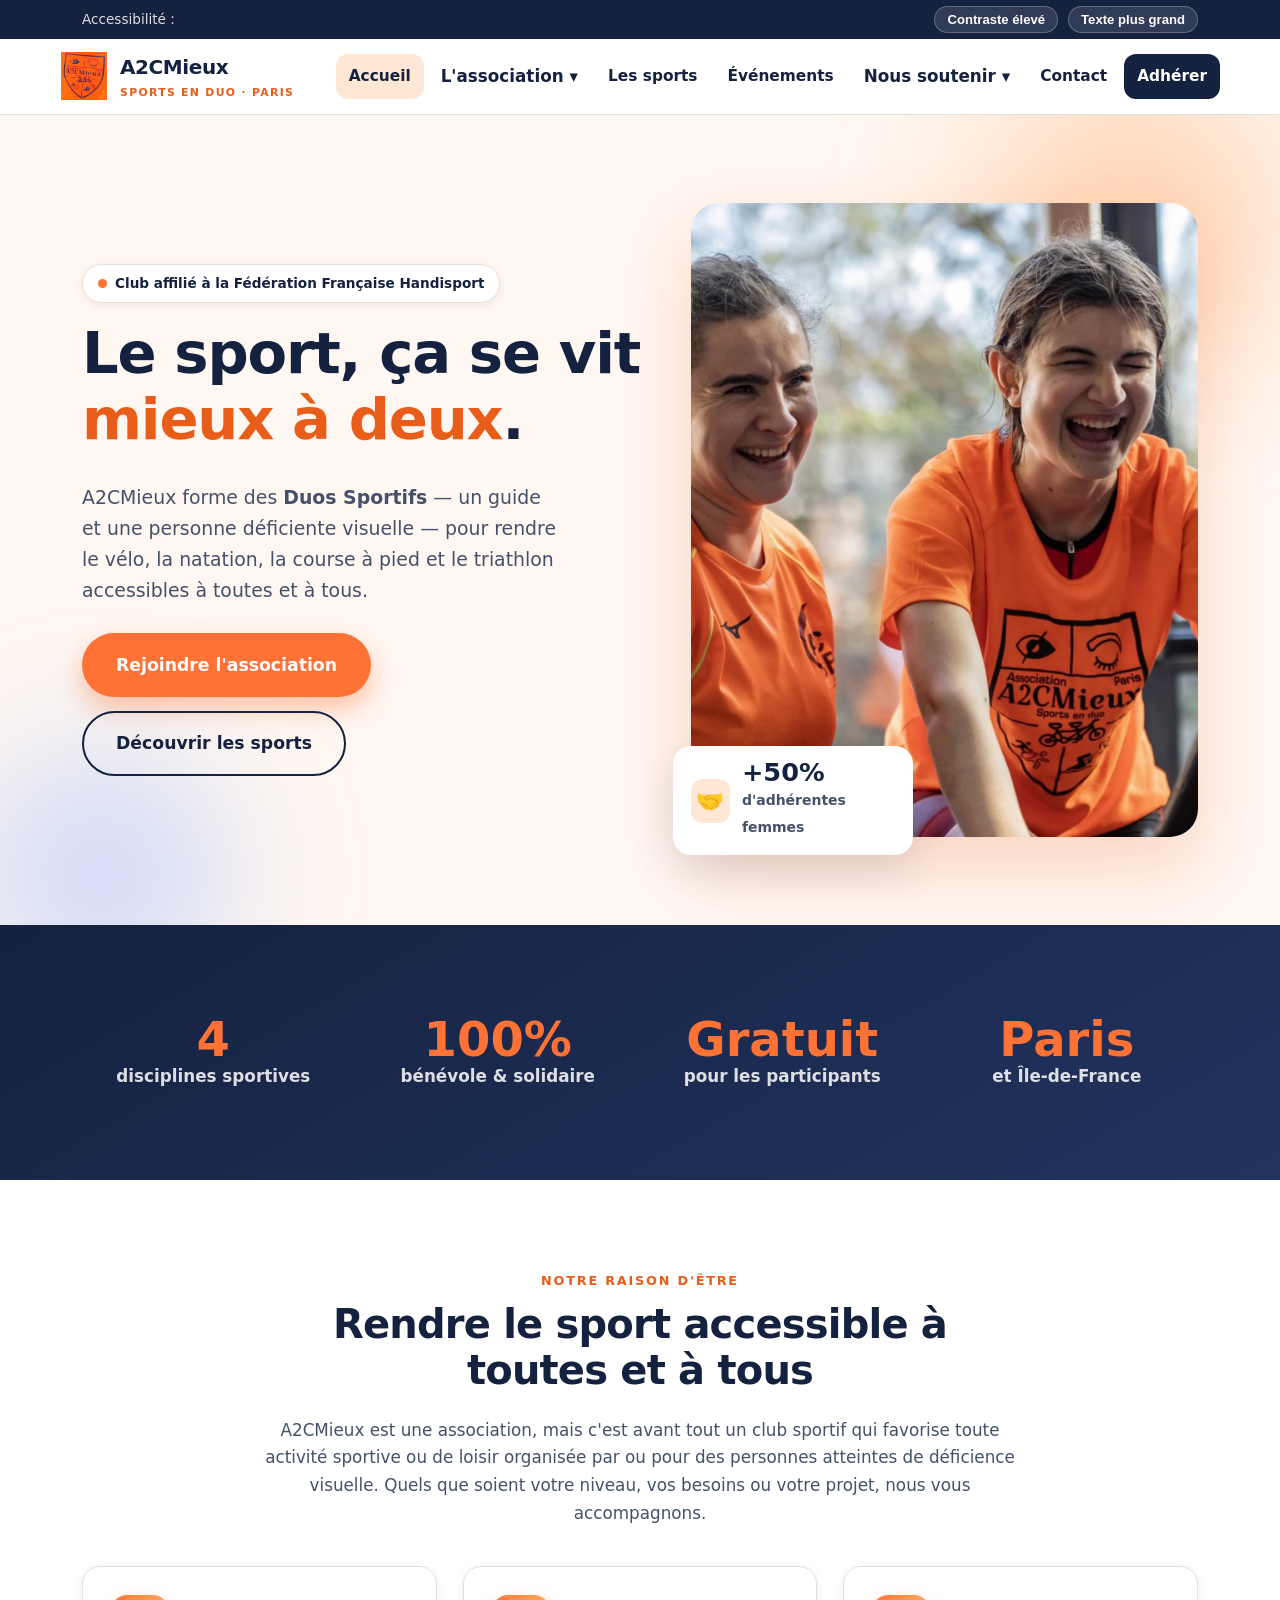
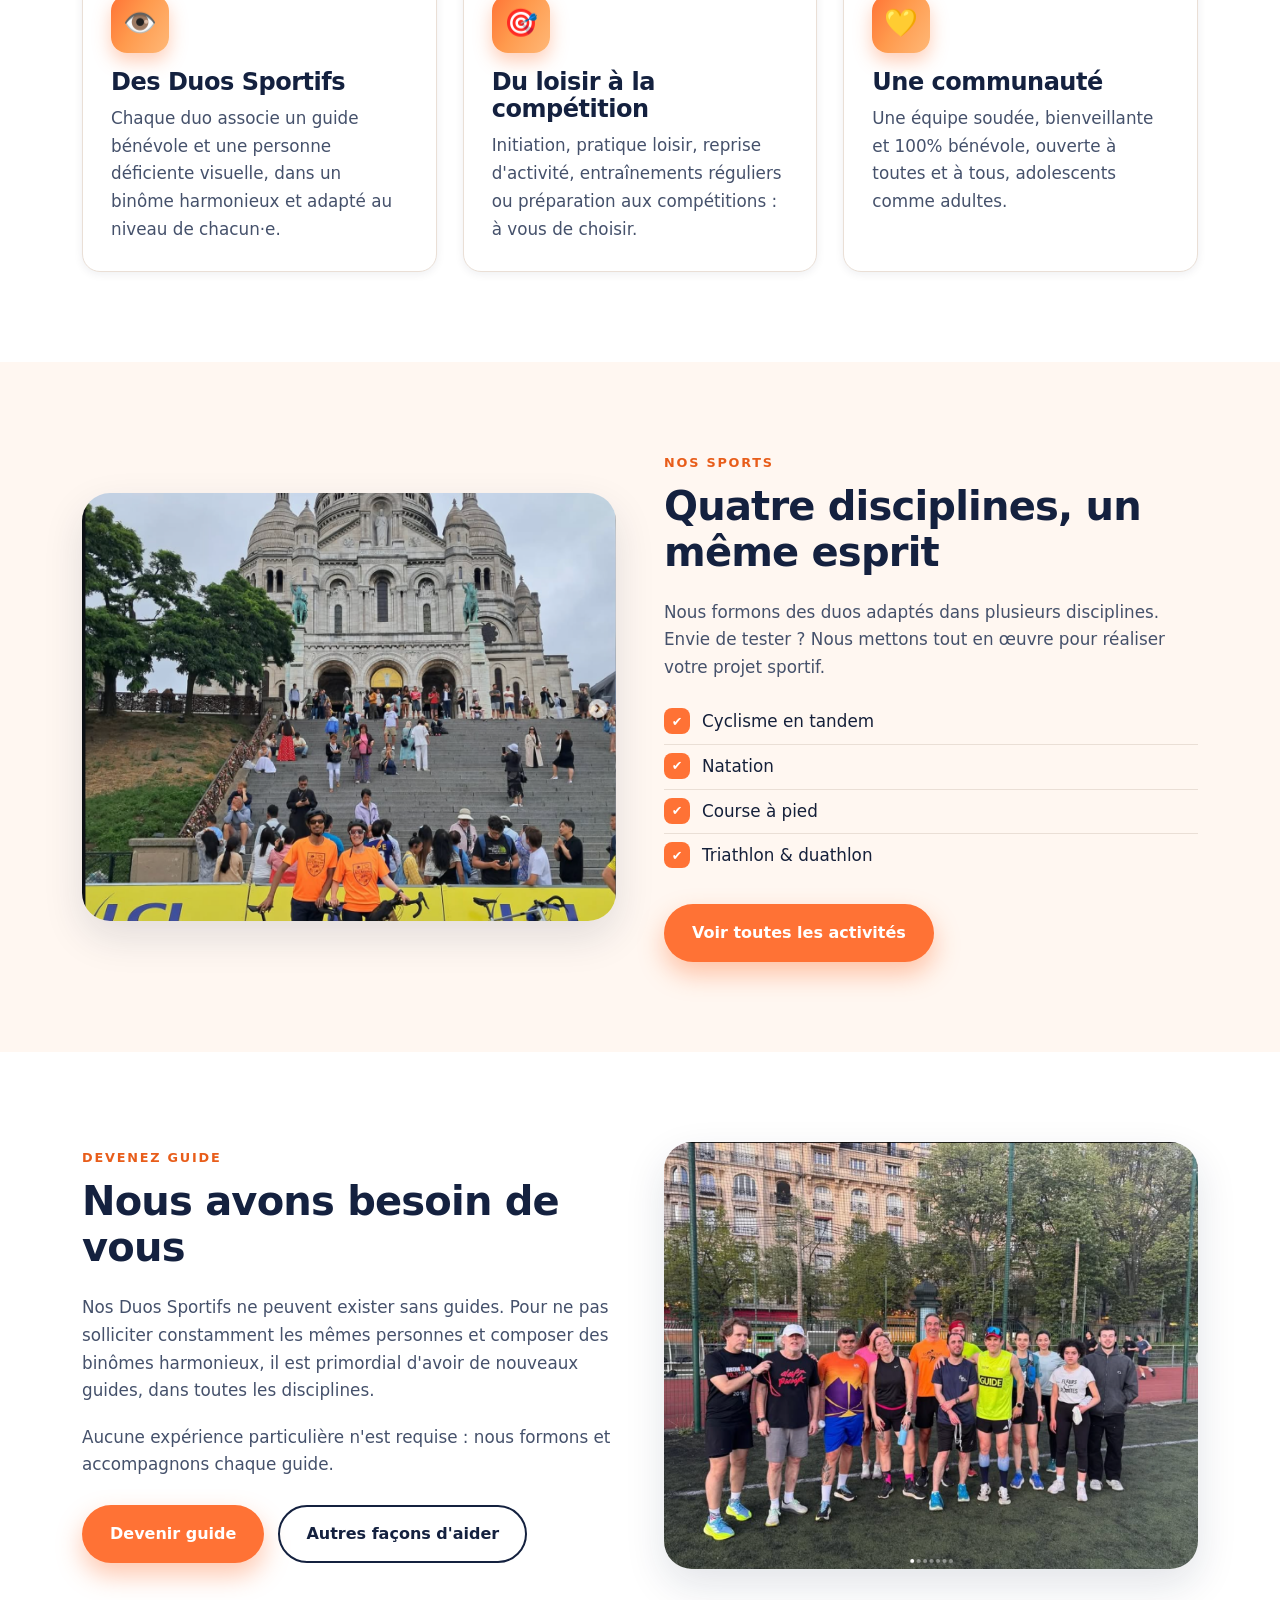
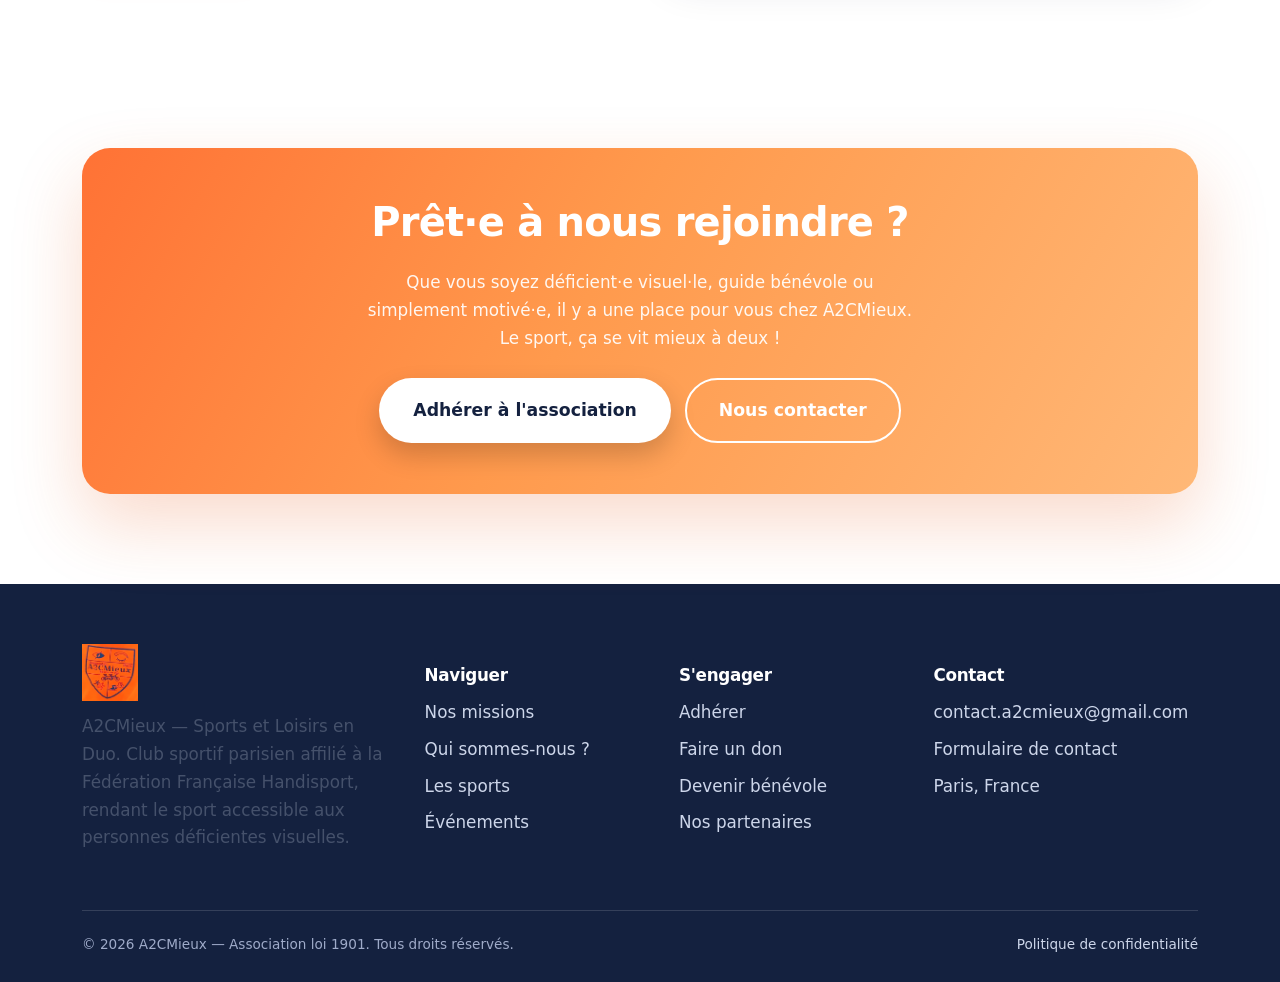
==== site/index.html @ 456d2ac2 "Nouveau site A2CMieux : charte 2026 orange, accessible - Refonte complète multi-pages (11 pages) du " ====
<!DOCTYPE html>
<html lang="fr">
<head>
  <meta charset="UTF-8">
  <meta name="viewport" content="width=device-width, initial-scale=1">
  <title>A2CMieux — Sports et Loisirs en Duo</title>
  <meta name="description" content="A2CMieux, club sportif parisien affilié à la Fédération Française Handisport, rend le sport accessible aux personnes déficientes visuelles grâce à des Duos Sportifs guide + sportif.">
  <meta property="og:title" content="A2CMieux — Sports et Loisirs en Duo">
  <meta property="og:description" content="A2CMieux, club sportif parisien affilié à la Fédération Française Handisport, rend le sport accessible aux personnes déficientes visuelles grâce à des Duos Sportifs guide + sportif.">
  <meta property="og:type" content="website">
  <meta name="theme-color" content="#FF7235">
  <link rel="icon" href="assets/img/logo.png">
  <link rel="stylesheet" href="assets/css/style.css">
</head>
<body>
  <a class="skip-link" href="#main">Aller au contenu principal</a>

  <div class="a11y-bar" role="region" aria-label="Options d'accessibilité">
    <div class="container">
      <span>Accessibilité :</span>
      <button type="button" id="toggle-contrast" class="a11y-btn" aria-pressed="false">Contraste élevé</button>
      <button type="button" id="toggle-textsize" class="a11y-btn" aria-pressed="false">Texte plus grand</button>
    </div>
  </div>

  <header class="site-header">
    <nav class="container nav" aria-label="Navigation principale">
      <a class="brand" href="index.html" aria-label="A2CMieux, retour à l'accueil">
        <img src="assets/img/logo.png" alt="" width="48" height="48">
        <span><b>A2CMieux</b><small>Sports en duo · Paris</small></span>
      </a>
      <button class="nav-toggle" aria-expanded="false" aria-controls="primary-menu">
        <span aria-hidden="true">☰</span> Menu
      </button>
      <ul class="menu" id="primary-menu">
        <li><a href="index.html" aria-current="page">Accueil</a></li>
        <li class="has-sub" data-open="false"><button type="button" aria-expanded="false" aria-haspopup="true">L'association <span aria-hidden="true">▾</span></button><ul class="submenu"><li><a href="nos-missions.html">Nos missions</a></li><li><a href="qui-sommes-nous.html">Qui sommes-nous ?</a></li><li><a href="nos-partenaires.html">Nos partenaires</a></li></ul></li>
        <li><a href="les-sports.html">Les sports</a></li>
        <li><a href="les-evenements.html">Événements</a></li>
        <li class="has-sub" data-open="false"><button type="button" aria-expanded="false" aria-haspopup="true">Nous soutenir <span aria-hidden="true">▾</span></button><ul class="submenu"><li><a href="adhesions.html">Adhésions</a></li><li><a href="faire-un-don.html">Faire un don</a></li><li><a href="devenir-benevole.html">Devenir bénévole</a></li></ul></li>
        <li><a href="contact.html">Contact</a></li>
        <li><a class="btn-nav" href="adhesions.html">Adhérer</a></li>
      </ul>
    </nav>
  </header>

  <main id="main">
    <section class="hero">
      <div class="container">
        <div class="reveal">
          <span class="eyebrow"><span class="dot"></span> Club affilié à la Fédération Française Handisport</span>
          <h1>Le sport, ça se vit <span>mieux à deux</span>.</h1>
          <p class="lead">A2CMieux forme des <strong>Duos Sportifs</strong> — un guide et une personne déficiente visuelle — pour rendre le vélo, la natation, la course à pied et le triathlon accessibles à toutes et à tous.</p>
          <div class="btn-group">
            <a class="btn btn-primary btn-lg" href="adhesions.html">Rejoindre l'association</a>
            <a class="btn btn-outline btn-lg" href="les-sports.html">Découvrir les sports</a>
          </div>
        </div>
        <div class="hero-media reveal">
          <img src="assets/img/gallery/photo-01.png" alt="Deux sportives de l'association A2CMieux, en maillot orange, souriant pendant une séance de vélo.">
          <div class="badge">
            <span class="ic" aria-hidden="true">🤝</span>
            <span><b>+50%</b><small>d'adhérentes femmes</small></span>
          </div>
        </div>
      </div>
    </section>

    <section class="stripe section">
      <div class="container">
        <div class="stat-grid reveal">
          <div class="stat"><b>4</b><span>disciplines sportives</span></div>
          <div class="stat"><b>100%</b><span>bénévole &amp; solidaire</span></div>
          <div class="stat"><b>Gratuit</b><span>pour les participants</span></div>
          <div class="stat"><b>Paris</b><span>et Île-de-France</span></div>
        </div>
      </div>
    </section>

    <section class="section">
      <div class="container">
        <div class="center narrow reveal">
          <p class="tag-line">Notre raison d'être</p>
          <h2>Rendre le sport accessible à toutes et à tous</h2>
          <p>A2CMieux est une association, mais c'est avant tout un club sportif qui favorise toute activité sportive ou de loisir organisée par ou pour des personnes atteintes de déficience visuelle. Quels que soient votre niveau, vos besoins ou votre projet, nous vous accompagnons.</p>
        </div>
        <div class="grid grid-3" style="margin-top:2.4rem">
          <article class="card reveal">
            <div class="ic" aria-hidden="true">👁️</div>
            <h3>Des Duos Sportifs</h3>
            <p>Chaque duo associe un guide bénévole et une personne déficiente visuelle, dans un binôme harmonieux et adapté au niveau de chacun·e.</p>
          </article>
          <article class="card reveal">
            <div class="ic" aria-hidden="true">🎯</div>
            <h3>Du loisir à la compétition</h3>
            <p>Initiation, pratique loisir, reprise d'activité, entraînements réguliers ou préparation aux compétitions : à vous de choisir.</p>
          </article>
          <article class="card reveal">
            <div class="ic" aria-hidden="true">💛</div>
            <h3>Une communauté</h3>
            <p>Une équipe soudée, bienveillante et 100% bénévole, ouverte à toutes et à tous, adolescents comme adultes.</p>
          </article>
        </div>
      </div>
    </section>

    <section class="section section--alt">
      <div class="container">
        <div class="split reveal">
          <div class="split-media"><img src="assets/img/gallery/photo-08.png" alt="Un duo de cyclistes A2CMieux posant avec leur tandem devant la basilique du Sacré-Cœur à Paris."></div>
          <div>
            <p class="tag-line">Nos sports</p>
            <h2>Quatre disciplines, un même esprit</h2>
            <p>Nous formons des duos adaptés dans plusieurs disciplines. Envie de tester&nbsp;? Nous mettons tout en œuvre pour réaliser votre projet sportif.</p>
            <ul class="ticks">
              <li>Cyclisme en tandem</li>
              <li>Natation</li>
              <li>Course à pied</li>
              <li>Triathlon &amp; duathlon</li>
            </ul>
            <div class="btn-group">
              <a class="btn btn-primary" href="les-sports.html">Voir toutes les activités</a>
            </div>
          </div>
        </div>
      </div>
    </section>

    <section class="section">
      <div class="container">
        <div class="split reverse reveal">
          <div class="split-media"><img src="assets/img/gallery/photo-15.png" alt="Groupe de coureurs et de guides A2CMieux réunis sur une piste d'athlétisme à Paris."></div>
          <div>
            <p class="tag-line">Devenez guide</p>
            <h2>Nous avons besoin de vous</h2>
            <p>Nos Duos Sportifs ne peuvent exister sans guides. Pour ne pas solliciter constamment les mêmes personnes et composer des binômes harmonieux, il est primordial d'avoir de nouveaux guides, dans toutes les disciplines.</p>
            <p>Aucune expérience particulière n'est requise : nous formons et accompagnons chaque guide.</p>
            <div class="btn-group">
              <a class="btn btn-primary" href="adhesions.html">Devenir guide</a>
              <a class="btn btn-outline" href="devenir-benevole.html">Autres façons d'aider</a>
            </div>
          </div>
        </div>
      </div>
    </section>

    <section class="section">
      <div class="container">
        <div class="callout reveal">
          <h2>Prêt·e à nous rejoindre&nbsp;?</h2>
          <p>Que vous soyez déficient·e visuel·le, guide bénévole ou simplement motivé·e, il y a une place pour vous chez A2CMieux. Le sport, ça se vit mieux à deux&nbsp;!</p>
          <div class="btn-group" style="justify-content:center">
            <a class="btn btn-primary btn-lg" href="adhesions.html">Adhérer à l'association</a>
            <a class="btn btn-outline btn-lg" href="contact.html">Nous contacter</a>
          </div>
        </div>
      </div>
    </section>

  </main>
  <footer class="site-footer">
    <div class="container">
      <div class="footer-grid">
        <div class="footer-brand">
          <img src="assets/img/logo.png" alt="Logo A2CMieux">
          <p>A2CMieux — Sports et Loisirs en Duo. Club sportif parisien affilié à la Fédération Française Handisport, rendant le sport accessible aux personnes déficientes visuelles.</p>
        </div>
        <div>
          <h4>Naviguer</h4>
          <ul>
            <li><a href="nos-missions.html">Nos missions</a></li>
            <li><a href="qui-sommes-nous.html">Qui sommes-nous ?</a></li>
            <li><a href="les-sports.html">Les sports</a></li>
            <li><a href="les-evenements.html">Événements</a></li>
          </ul>
        </div>
        <div>
          <h4>S'engager</h4>
          <ul>
            <li><a href="adhesions.html">Adhérer</a></li>
            <li><a href="faire-un-don.html">Faire un don</a></li>
            <li><a href="devenir-benevole.html">Devenir bénévole</a></li>
            <li><a href="nos-partenaires.html">Nos partenaires</a></li>
          </ul>
        </div>
        <div>
          <h4>Contact</h4>
          <ul>
            <li><a href="mailto:contact.a2cmieux@gmail.com">contact.a2cmieux@gmail.com</a></li>
            <li><a href="contact.html">Formulaire de contact</a></li>
            <li>Paris, France</li>
          </ul>
        </div>
      </div>
      <div class="footer-bottom">
        <span>© <span id="year">2026</span> A2CMieux — Association loi 1901. Tous droits réservés.</span>
        <span><a href="politique-de-confidentialite.html">Politique de confidentialité</a></span>
      </div>
    </div>
  </footer>

  <script src="assets/js/main.js"></script>
</body>
</html>
---- site/assets/css/style.css ----
/* =========================================================
   A2CMieux — Charte graphique 2026
   Palette dérivée du logo orange : orange vif + bleu marine
   Conçue pour l'accessibilité (contrastes AA/AAA, focus, etc.)
   ========================================================= */

:root {
  /* Couleurs de marque */
  --orange: #E85D1A;          /* orange accessible sur blanc (texte) */
  --orange-vif: #FF7235;      /* orange du logo (aplats / grands éléments) */
  --orange-clair: #FFE7D6;
  --navy: #14213F;            /* bleu marine du logo */
  --navy-700: #1E2E56;
  --navy-500: #2C407A;

  --bg: #FFFFFF;
  --bg-alt: #FFF7F1;
  --surface: #FFFFFF;
  --text: #15203A;
  --text-soft: #45516B;
  --border: #EADFD6;

  --focus: #0B4FD1;           /* anneau de focus très visible */
  --radius: 18px;
  --radius-lg: 28px;
  --shadow-sm: 0 2px 10px rgba(20, 33, 63, .07);
  --shadow: 0 16px 40px rgba(20, 33, 63, .12);
  --shadow-lg: 0 30px 70px rgba(232, 93, 26, .22);

  --maxw: 1160px;
  --gradient: linear-gradient(120deg, #FF7235 0%, #FF9A4D 45%, #FFB877 100%);
  --gradient-navy: linear-gradient(150deg, #14213F 0%, #22335f 100%);
  --font: "Segoe UI", system-ui, -apple-system, Roboto, Helvetica, Arial, sans-serif;
}

/* Mode contraste élevé / lisible (activé via JS) */
html[data-contrast="high"] {
  --orange: #C63E00;
  --text: #000000;
  --text-soft: #1a1a1a;
  --bg: #FFFFFF;
  --bg-alt: #FFFFFF;
  --border: #000000;
  --navy: #001028;
}
html[data-contrast="high"] .site-header,
html[data-contrast="high"] .card,
html[data-contrast="high"] .surface { border: 2px solid #000 !important; }
html[data-contrast="high"] a { text-decoration: underline; }

/* Taille de texte agrandie (activé via JS) */
html[data-textsize="large"] { font-size: 118.75%; }

/* ---------- Base ---------- */
* { box-sizing: border-box; }
html { scroll-behavior: smooth; -webkit-text-size-adjust: 100%; }
@media (prefers-reduced-motion: reduce) {
  html { scroll-behavior: auto; }
  *, *::before, *::after { animation-duration: .001ms !important; transition-duration: .001ms !important; }
}

body {
  margin: 0;
  font-family: var(--font);
  color: var(--text);
  background: var(--bg);
  line-height: 1.65;
  font-size: 1.05rem;
  overflow-x: hidden;
}

h1, h2, h3, h4 { font-family: var(--font); color: var(--navy); line-height: 1.15; font-weight: 800; letter-spacing: -.02em; }
h1 { font-size: clamp(2.1rem, 5vw, 3.6rem); margin: 0 0 .5em; }
h2 { font-size: clamp(1.6rem, 3.4vw, 2.5rem); margin: 0 0 .6em; }
h3 { font-size: clamp(1.2rem, 2.2vw, 1.5rem); margin: 0 0 .5em; }
p { margin: 0 0 1.1em; color: var(--text-soft); }
img { max-width: 100%; display: block; }

a { color: var(--orange); font-weight: 600; text-underline-offset: 3px; }
a:hover { color: var(--navy); }

/* Focus très visible partout */
a:focus-visible, button:focus-visible, input:focus-visible,
textarea:focus-visible, select:focus-visible, [tabindex]:focus-visible {
  outline: 3px solid var(--focus);
  outline-offset: 3px;
  border-radius: 6px;
}

.container { width: 100%; max-width: var(--maxw); margin: 0 auto; padding: 0 22px; }
.section { padding: clamp(3rem, 7vw, 6rem) 0; }
.section--alt { background: var(--bg-alt); }
.center { text-align: center; }
.narrow { max-width: 760px; margin-inline: auto; }

/* ---------- Lien d'évitement ---------- */
.skip-link {
  position: absolute; left: 12px; top: -60px;
  background: var(--navy); color: #fff; padding: 12px 18px;
  border-radius: 0 0 12px 12px; z-index: 999; font-weight: 700;
  transition: top .2s ease;
}
.skip-link:focus { top: 0; color:#fff; }

/* ---------- Barre d'accessibilité ---------- */
.a11y-bar {
  background: var(--navy);
  color: #fff;
  font-size: .85rem;
}
.a11y-bar .container { display: flex; gap: 10px; align-items: center; justify-content: flex-end; padding-block: 6px; flex-wrap: wrap; }
.a11y-bar span { margin-right: auto; opacity: .85; }
.a11y-btn {
  background: rgba(255,255,255,.12); color: #fff; border: 1px solid rgba(255,255,255,.25);
  padding: 5px 12px; border-radius: 999px; cursor: pointer; font-weight: 600; font-size: .82rem;
}
.a11y-btn:hover { background: var(--orange-vif); border-color: var(--orange-vif); color: #fff; }
.a11y-btn[aria-pressed="true"] { background: var(--orange-vif); border-color: #fff; }

/* ---------- En-tête / navigation ---------- */
.site-header {
  position: sticky; top: 0; z-index: 100;
  background: rgba(255,255,255,.8);
  backdrop-filter: saturate(180%) blur(14px);
  -webkit-backdrop-filter: saturate(180%) blur(14px);
  border-bottom: 1px solid var(--border);
}
.nav { display: flex; align-items: center; justify-content: space-between; gap: 16px; padding: 12px 0; }
.brand { display: flex; align-items: center; gap: 12px; text-decoration: none; }
.brand img { width: 48px; height: 48px; object-fit: contain; }
.brand b { color: var(--navy); font-size: 1.25rem; font-weight: 800; letter-spacing: -.02em; }
.brand small { display: block; color: var(--orange); font-weight: 700; font-size: .68rem; text-transform: uppercase; letter-spacing: .12em; }

.nav-toggle {
  display: none; background: var(--navy); color: #fff; border: 0; border-radius: 12px;
  padding: 10px 14px; font-weight: 700; cursor: pointer; align-items: center; gap: 8px;
}

.menu { display: flex; align-items: center; gap: 4px; list-style: none; margin: 0; padding: 0; }
.menu a {
  display: block; padding: 10px 13px; border-radius: 12px; color: var(--navy);
  font-weight: 600; text-decoration: none; font-size: .96rem; white-space: nowrap;
}
.menu a:hover, .menu a[aria-current="page"] { background: var(--orange-clair); color: var(--navy); }
.menu .has-sub { position: relative; }
.menu .has-sub > button {
  background: none; border: 0; font: inherit; font-weight: 600; color: var(--navy);
  padding: 10px 13px; border-radius: 12px; cursor: pointer; display: flex; align-items: center; gap: 6px;
}
.menu .has-sub > button:hover, .menu .has-sub[data-open="true"] > button { background: var(--orange-clair); }
.submenu {
  position: absolute; top: calc(100% + 8px); left: 0; min-width: 240px;
  background: #fff; border: 1px solid var(--border); border-radius: 16px; box-shadow: var(--shadow);
  padding: 8px; list-style: none; margin: 0; display: none;
}
.menu .has-sub[data-open="true"] .submenu { display: block; }
.submenu a { padding: 10px 12px; }

.btn-nav { background: var(--navy); color: #fff !important; }
.btn-nav:hover { background: var(--orange-vif); color: #fff !important; }

@media (max-width: 960px) {
  .nav-toggle { display: inline-flex; }
  .menu {
    position: fixed; inset: 0 0 0 auto; width: min(86vw, 360px);
    flex-direction: column; align-items: stretch; gap: 4px;
    background: #fff; padding: 84px 18px 30px; box-shadow: var(--shadow);
    transform: translateX(100%); transition: transform .28s ease; overflow-y: auto;
  }
  .menu.open { transform: translateX(0); }
  .menu .has-sub > button { width: 100%; justify-content: space-between; }
  .submenu { position: static; display: block; box-shadow: none; border: 0; padding: 0 0 0 12px; }
  .menu .has-sub .submenu { display: none; }
  .menu .has-sub[data-open="true"] .submenu { display: block; }
}

/* ---------- Hero ---------- */
.hero { position: relative; overflow: hidden; background: var(--bg-alt); }
.hero::before, .hero::after {
  content: ""; position: absolute; border-radius: 50%; filter: blur(60px); opacity: .5; z-index: 0;
  animation: float 14s ease-in-out infinite;
}
.hero::before { width: 460px; height: 460px; background: radial-gradient(circle, #FF9A4D, transparent 70%); top: -120px; right: -80px; }
.hero::after { width: 380px; height: 380px; background: radial-gradient(circle, #7fa8ff, transparent 70%); bottom: -140px; left: -90px; animation-delay: -6s; }
@keyframes float { 0%,100% { transform: translateY(0) } 50% { transform: translateY(-26px) } }

.hero .container { position: relative; z-index: 1; display: grid; grid-template-columns: 1.05fr .95fr; gap: 48px; align-items: center; padding-block: clamp(3rem, 7vw, 5.5rem); }
.hero .eyebrow {
  display: inline-flex; align-items: center; gap: 8px; background: #fff; color: var(--navy);
  border: 1px solid var(--border); padding: 7px 15px; border-radius: 999px; font-weight: 700; font-size: .85rem;
  box-shadow: var(--shadow-sm); margin-bottom: 18px;
}
.hero .eyebrow .dot { width: 9px; height: 9px; border-radius: 50%; background: var(--orange-vif); }
.hero h1 span { color: var(--orange); }
.hero .lead { font-size: 1.18rem; color: var(--text-soft); max-width: 40ch; }
.hero-media { position: relative; }
.hero-media img { border-radius: var(--radius-lg); box-shadow: var(--shadow-lg); aspect-ratio: 4/5; object-fit: cover; width: 100%; }
.hero-media .badge {
  position: absolute; bottom: -18px; left: -18px; background: #fff; border-radius: 18px;
  padding: 14px 18px; box-shadow: var(--shadow); display: flex; align-items: center; gap: 12px; max-width: 240px;
}
.hero-media .badge b { color: var(--navy); font-size: 1.6rem; display: block; line-height: 1; }
.hero-media .badge small { color: var(--text-soft); font-weight: 600; }
.hero-media .badge .ic { width: 44px; height: 44px; background: var(--orange-clair); border-radius: 12px; display: grid; place-items: center; font-size: 1.4rem; }

@media (max-width: 860px) {
  .hero .container { grid-template-columns: 1fr; gap: 34px; }
  .hero-media { max-width: 420px; margin-inline: auto; }
}

/* ---------- Boutons ---------- */
.btn {
  display: inline-flex; align-items: center; gap: 9px; cursor: pointer;
  padding: 14px 26px; border-radius: 999px; font-weight: 700; font-size: 1rem;
  text-decoration: none; border: 2px solid transparent; transition: transform .15s ease, box-shadow .2s ease, background .2s ease;
}
.btn-primary { background: var(--orange-vif); color: #fff; box-shadow: 0 12px 26px rgba(255,114,53,.4); }
.btn-primary:hover { background: var(--navy); color: #fff; transform: translateY(-3px); }
.btn-outline { background: transparent; color: var(--navy); border-color: var(--navy); }
.btn-outline:hover { background: var(--navy); color: #fff; transform: translateY(-3px); }
.btn-lg { padding: 16px 32px; font-size: 1.08rem; }
.btn-group { display: flex; flex-wrap: wrap; gap: 14px; margin-top: 26px; }

/* ---------- Grilles & cartes ---------- */
.grid { display: grid; gap: 26px; }
.grid-2 { grid-template-columns: repeat(2, 1fr); }
.grid-3 { grid-template-columns: repeat(3, 1fr); }
.grid-4 { grid-template-columns: repeat(4, 1fr); }
@media (max-width: 900px) { .grid-3, .grid-4 { grid-template-columns: repeat(2, 1fr); } }
@media (max-width: 620px) { .grid-2, .grid-3, .grid-4 { grid-template-columns: 1fr; } }

.card {
  background: var(--surface); border: 1px solid var(--border); border-radius: var(--radius);
  padding: 28px; box-shadow: var(--shadow-sm); transition: transform .2s ease, box-shadow .2s ease, border-color .2s ease;
}
.card:hover { transform: translateY(-6px); box-shadow: var(--shadow); border-color: var(--orange-vif); }
.card .ic {
  width: 58px; height: 58px; border-radius: 16px; display: grid; place-items: center;
  background: var(--gradient); font-size: 1.7rem; margin-bottom: 16px; box-shadow: 0 8px 18px rgba(255,114,53,.35);
}
.card h3 { margin-bottom: .35em; }
.card p { margin-bottom: 0; }

/* Carte sport avec image */
.sport-card { padding: 0; overflow: hidden; }
.sport-card img { aspect-ratio: 16/11; object-fit: cover; width: 100%; }
.sport-card .body { padding: 22px 24px 26px; }
.sport-card .tag {
  display: inline-block; background: var(--orange-clair); color: var(--navy);
  font-weight: 700; font-size: .78rem; padding: 5px 12px; border-radius: 999px; margin-bottom: 10px;
  text-transform: uppercase; letter-spacing: .06em;
}

/* ---------- Bandeau ruban ---------- */
.stripe { background: var(--gradient-navy); color: #fff; }
.stripe h2, .stripe h3 { color: #fff; }
.stripe p { color: rgba(255,255,255,.85); }
.stat-grid { display: grid; grid-template-columns: repeat(4,1fr); gap: 22px; text-align: center; }
.stat b { display: block; font-size: clamp(2rem, 5vw, 3rem); color: var(--orange-vif); line-height: 1; }
.stat span { color: rgba(255,255,255,.85); font-weight: 600; }
@media (max-width: 620px){ .stat-grid { grid-template-columns: repeat(2,1fr); } }

/* ---------- Section image + texte ---------- */
.split { display: grid; grid-template-columns: 1fr 1fr; gap: 48px; align-items: center; }
.split img { border-radius: var(--radius-lg); box-shadow: var(--shadow); width: 100%; aspect-ratio: 5/4; object-fit: cover; }
.split.reverse .split-media { order: 2; }
@media (max-width: 820px){ .split { grid-template-columns: 1fr; gap: 30px; } .split.reverse .split-media { order: 0; } }

/* Liste à puces personnalisée */
.ticks { list-style: none; padding: 0; margin: 0; }
.ticks li { position: relative; padding: 8px 0 8px 38px; color: var(--text); font-weight: 500; border-bottom: 1px solid var(--border); }
.ticks li:last-child { border-bottom: 0; }
.ticks li::before {
  content: "✔"; position: absolute; left: 0; top: 8px; width: 26px; height: 26px;
  background: var(--orange-vif); color: #fff; border-radius: 8px; display: grid; place-items: center; font-size: .8rem;
}

/* ---------- Galerie ---------- */
.gallery { display: grid; grid-template-columns: repeat(4, 1fr); gap: 14px; }
.gallery img { width: 100%; height: 100%; aspect-ratio: 1; object-fit: cover; border-radius: 14px; transition: transform .3s ease, box-shadow .3s ease; }
.gallery a:hover img { transform: scale(1.04); box-shadow: var(--shadow); }
.gallery a:nth-child(1) { grid-row: span 2; }
.gallery a:nth-child(1) img { aspect-ratio: 3/4; }
@media (max-width: 900px){ .gallery { grid-template-columns: repeat(3,1fr); } }
@media (max-width: 560px){ .gallery { grid-template-columns: repeat(2,1fr); } .gallery a:nth-child(1){ grid-row: auto; } .gallery a:nth-child(1) img{ aspect-ratio:1; } }

/* ---------- Vidéo responsive ---------- */
.video-frame { position: relative; padding-top: 56.25%; border-radius: var(--radius-lg); overflow: hidden; box-shadow: var(--shadow); background:#000; }
.video-frame iframe { position: absolute; inset: 0; width: 100%; height: 100%; border: 0; }

/* ---------- Partenaires ---------- */
.partners { display: grid; grid-template-columns: repeat(3,1fr); gap: 20px; }
.partner { background:#fff; border:1px solid var(--border); border-radius: var(--radius); padding: 26px; text-align:center; }
.partner b { color: var(--navy); font-size: 1.15rem; }
@media (max-width: 620px){ .partners { grid-template-columns: 1fr; } }

/* ---------- Équipe ---------- */
.team-card { text-align: center; }
.team-card .avatar {
  width: 96px; height: 96px; border-radius: 50%; margin: 0 auto 14px; display: grid; place-items: center;
  background: var(--gradient); color:#fff; font-size: 2rem; font-weight: 800; box-shadow: 0 10px 22px rgba(255,114,53,.35);
}
.team-card .role { color: var(--orange); font-weight: 700; font-size: .9rem; }

/* ---------- Formulaire ---------- */
.form { display: grid; gap: 18px; }
.field { display: grid; gap: 6px; }
.field label { font-weight: 700; color: var(--navy); }
.field .hint { font-size: .85rem; color: var(--text-soft); font-weight: 400; }
.field input, .field textarea, .field select {
  font: inherit; padding: 13px 15px; border: 2px solid var(--border); border-radius: 12px; background:#fff; color: var(--text);
}
.field input:focus, .field textarea:focus { border-color: var(--focus); outline: none; }
.req { color: var(--orange); }

/* ---------- Encart d'appel ---------- */
.callout {
  background: var(--gradient); border-radius: var(--radius-lg); padding: clamp(2rem,4vw,3.4rem);
  color: #fff; text-align: center; box-shadow: var(--shadow-lg); position: relative; overflow: hidden;
}
.callout h2 { color: #fff; }
.callout p { color: rgba(255,255,255,.92); max-width: 52ch; margin-inline: auto; }
.callout .btn-primary { background:#fff; color: var(--navy); box-shadow: 0 12px 26px rgba(0,0,0,.18); }
.callout .btn-primary:hover { background: var(--navy); color:#fff; }
.callout .btn-outline { color:#fff; border-color:#fff; }
.callout .btn-outline:hover { background:#fff; color: var(--navy); }

/* ---------- Fil d'ariane / page-header ---------- */
.page-head { background: var(--gradient-navy); color:#fff; padding: clamp(2.4rem,5vw,4rem) 0; position: relative; overflow:hidden; }
.page-head::after { content:""; position:absolute; width: 360px; height:360px; right:-80px; top:-120px; background: radial-gradient(circle,#FF7235,transparent 70%); opacity:.4; filter: blur(40px); }
.page-head h1 { color:#fff; position: relative; }
.page-head p { color: rgba(255,255,255,.85); max-width: 60ch; position: relative; margin-bottom:0; }
.crumb { position: relative; font-size:.85rem; color: rgba(255,255,255,.7); margin-bottom: 14px; }
.crumb a { color: var(--orange-vif); }

/* ---------- Pied de page ---------- */
.site-footer { background: var(--navy); color: #cdd6ea; padding: 60px 0 26px; }
.site-footer h4 { color:#fff; font-size: 1.05rem; margin-bottom: 14px; }
.footer-grid { display:grid; grid-template-columns: 1.4fr 1fr 1fr 1.2fr; gap: 34px; }
.site-footer a { color:#cdd6ea; text-decoration:none; font-weight: 500; }
.site-footer a:hover { color: var(--orange-vif); text-decoration: underline; }
.site-footer ul { list-style:none; padding:0; margin:0; display:grid; gap:9px; }
.footer-brand img { width: 56px; margin-bottom: 12px; }
.footer-bottom { border-top: 1px solid rgba(255,255,255,.14); margin-top: 40px; padding-top: 22px; display:flex; justify-content:space-between; gap:16px; flex-wrap:wrap; font-size:.85rem; color:#9fabc9; }
@media (max-width: 820px){ .footer-grid { grid-template-columns: 1fr 1fr; } }
@media (max-width: 520px){ .footer-grid { grid-template-columns: 1fr; } }

/* ---------- Animations d'apparition ---------- */
.reveal { opacity: 0; transform: translateY(26px); transition: opacity .6s ease, transform .6s ease; }
.reveal.in { opacity: 1; transform: none; }
@media (prefers-reduced-motion: reduce){ .reveal { opacity:1 !important; transform:none !important; } }

/* Utilitaires */
.mt-0{margin-top:0} .mb-0{margin-bottom:0}
.tag-line { color: var(--orange); font-weight: 800; text-transform: uppercase; letter-spacing:.14em; font-size:.8rem; margin-bottom: 10px; }
.lead { font-size: 1.15rem; color: var(--text-soft); }
.badge-visually-hidden, .visually-hidden {
  position:absolute!important; width:1px;height:1px;padding:0;margin:-1px;overflow:hidden;clip:rect(0 0 0 0);white-space:nowrap;border:0;
}
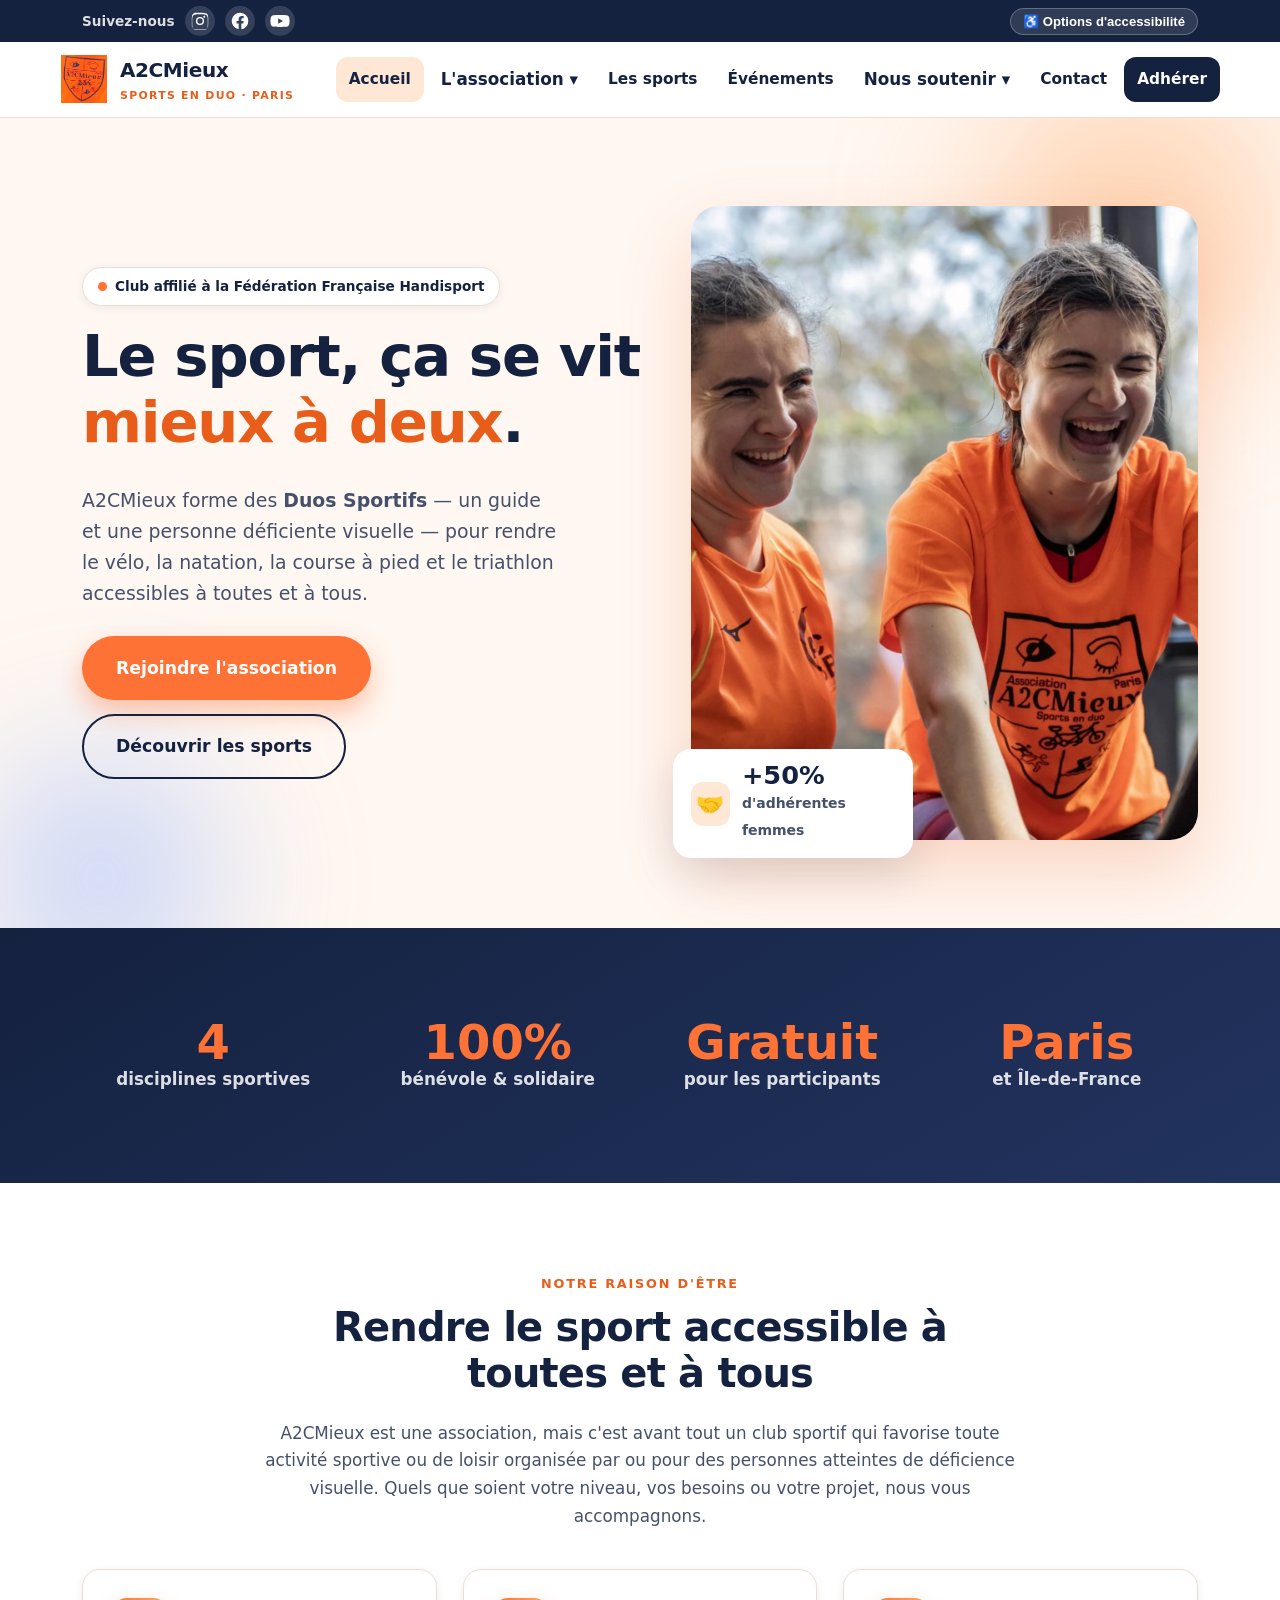
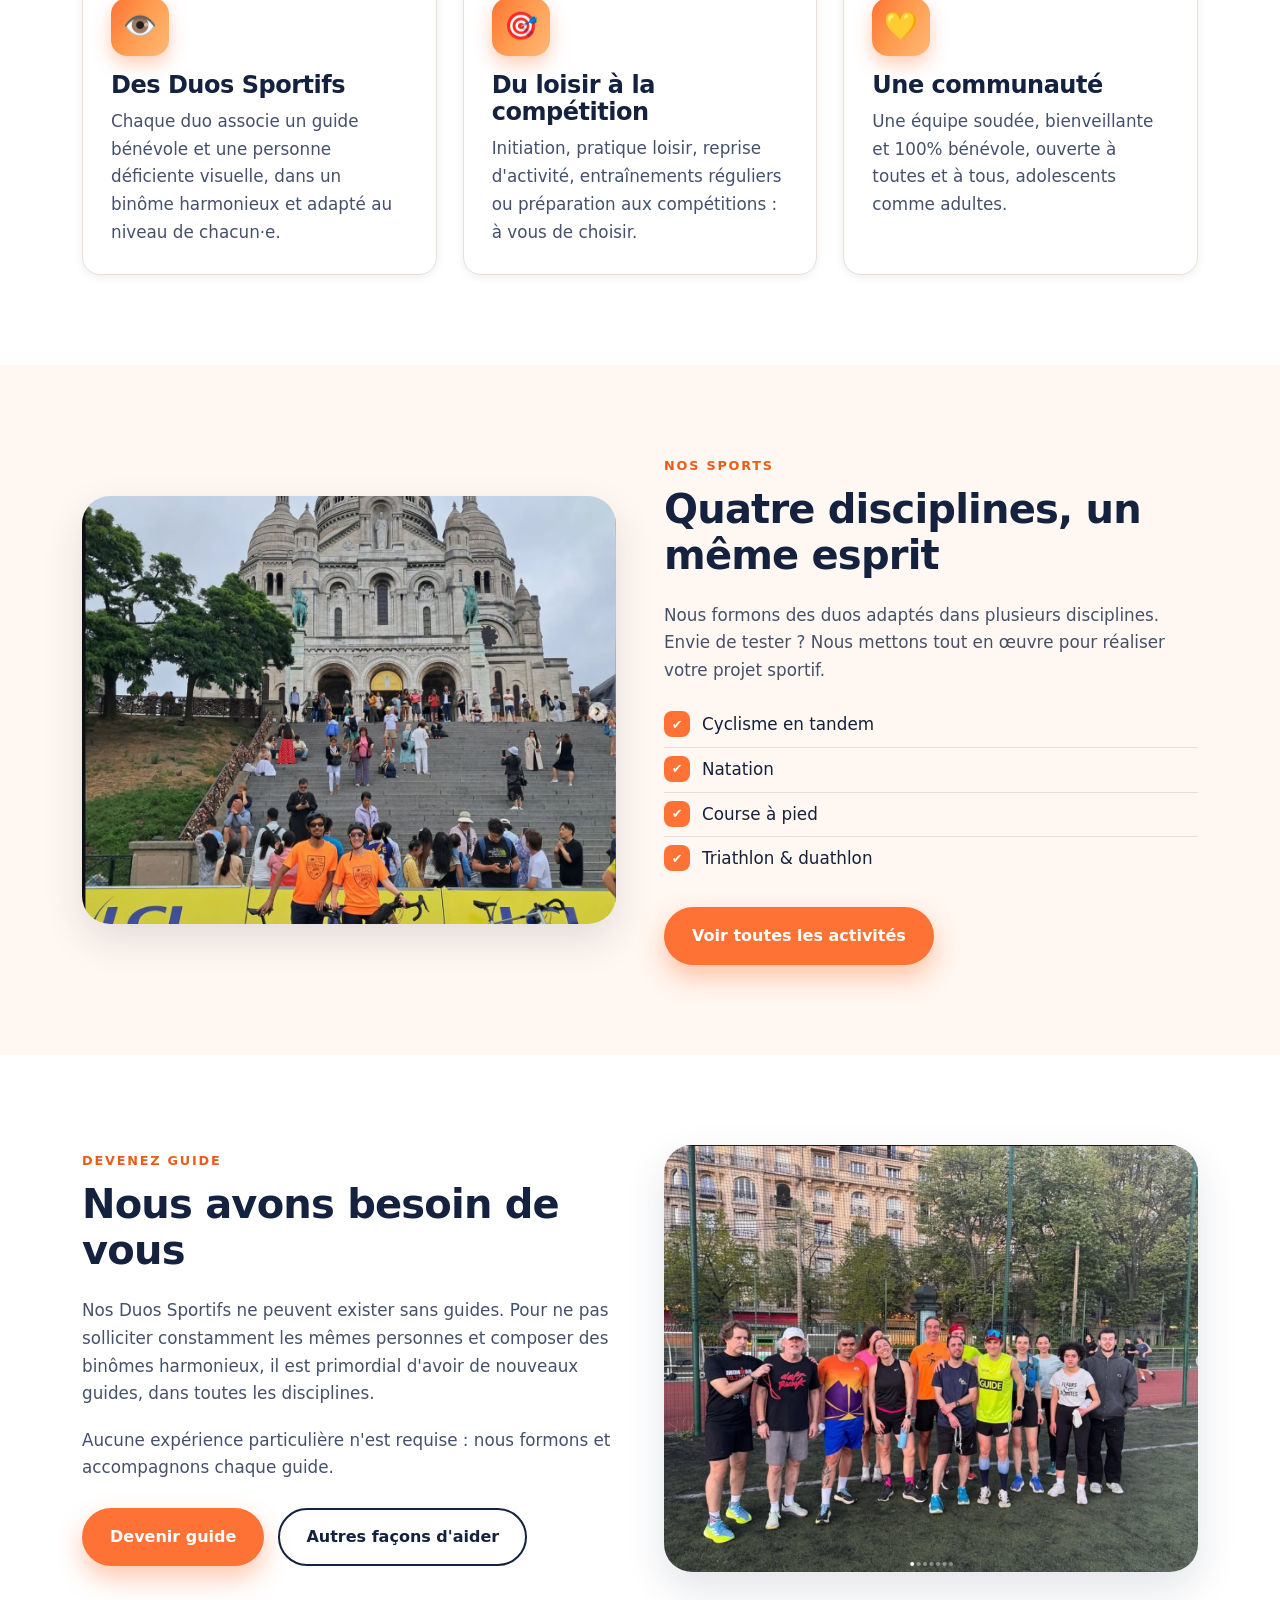
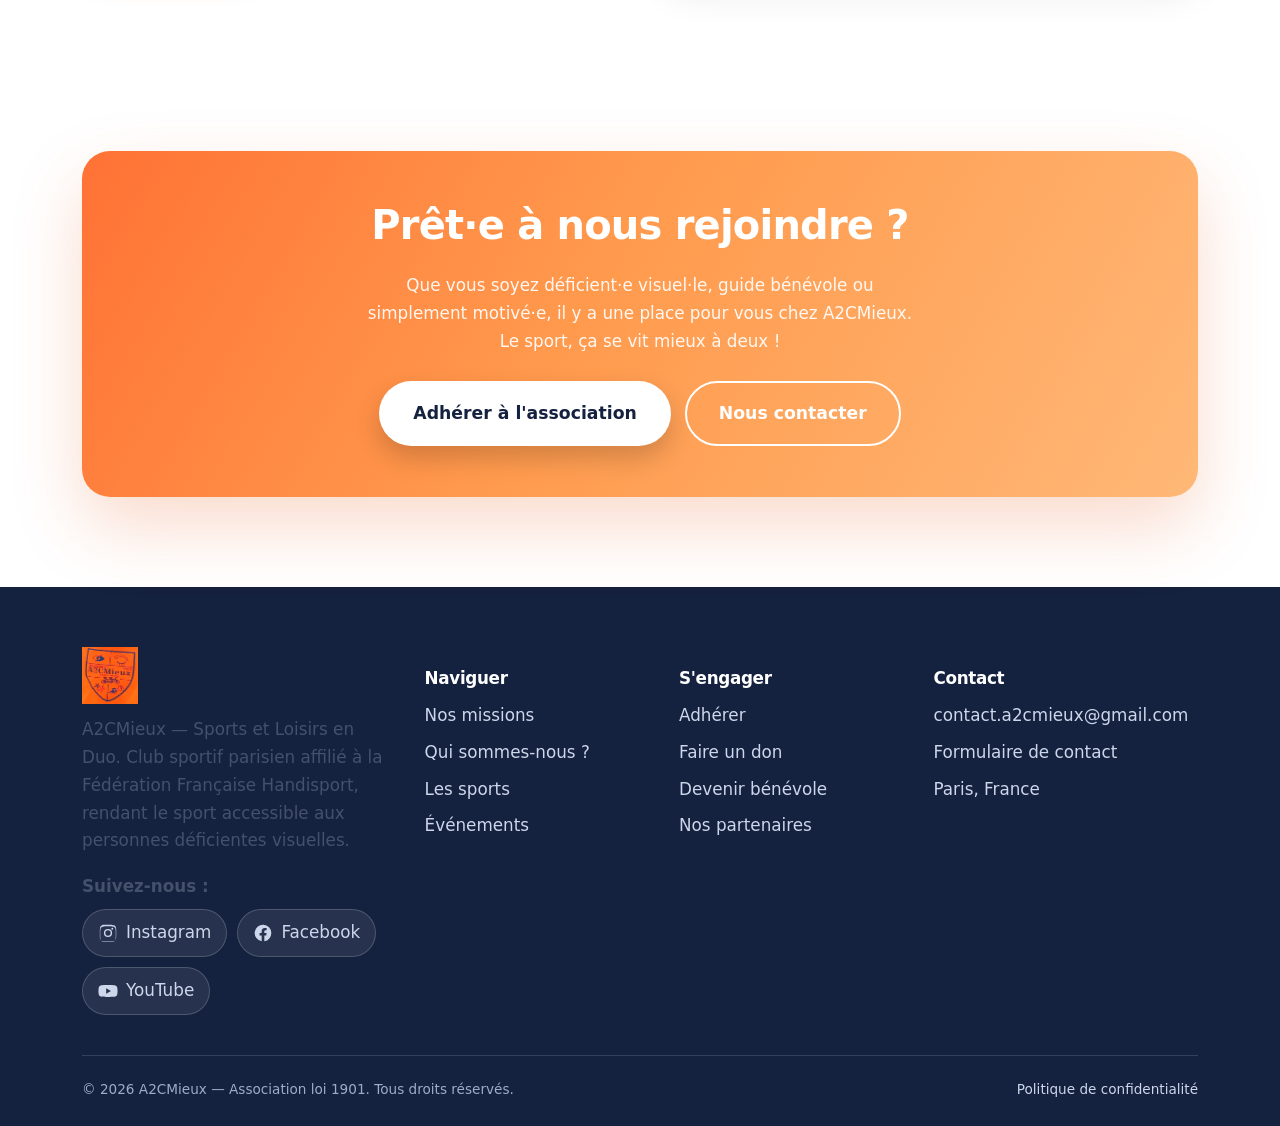
==== commit e6e2b1d1: "Ajout panneau d'accessibilité, réseaux sociaux mis en avant et nouvelle galerie Co-authored-by: Copi" ====
--- a/site/index.html
+++ b/site/index.html
@@ -15,13 +15,35 @@
 <body>
   <a class="skip-link" href="#main">Aller au contenu principal</a>
 
-  <div class="a11y-bar" role="region" aria-label="Options d'accessibilité">
+  <div class="a11y-bar" role="region" aria-label="Options d'accessibilité et réseaux sociaux">
     <div class="container">
-      <span>Accessibilité :</span>
-      <button type="button" id="toggle-contrast" class="a11y-btn" aria-pressed="false">Contraste élevé</button>
-      <button type="button" id="toggle-textsize" class="a11y-btn" aria-pressed="false">Texte plus grand</button>
+      <span class="a11y-bar-label">Suivez-nous</span>
+      <div class="social social--bar"><a href="https://www.instagram.com/a2cmieux.paris" target="_blank" rel="noopener" aria-label="Instagram (nouvel onglet)" class="social-instagram"><svg viewBox="0 0 24 24" width="20" height="20" aria-hidden="true" focusable="false"><path fill="currentColor" d="M12 2.2c3.2 0 3.6 0 4.9.1 1.2.1 1.8.3 2.2.4.6.2 1 .5 1.4.9.4.4.7.8.9 1.4.2.4.4 1 .4 2.2.1 1.3.1 1.7.1 4.9s0 3.6-.1 4.9c-.1 1.2-.3 1.8-.4 2.2-.2.6-.5 1-.9 1.4-.4.4-.8.7-1.4.9-.4.2-1 .4-2.2.4-1.3.1-1.7.1-4.9.1s-3.6 0-4.9-.1c-1.2-.1-1.8-.3-2.2-.4-.6-.2-1-.5-1.4-.9-.4-.4-.7-.8-.9-1.4-.2-.4-.4-1-.4-2.2C2.2 15.6 2.2 15.2 2.2 12s0-3.6.1-4.9c.1-1.2.3-1.8.4-2.2.2-.6.5-1 .9-1.4.4-.4.8-.7 1.4-.9.4-.2 1-.4 2.2-.4C8.4 2.2 8.8 2.2 12 2.2Zm0 1.8c-3.1 0-3.5 0-4.7.1-1.1.1-1.7.2-2.1.4-.5.2-.9.4-1.2.8-.4.3-.6.7-.8 1.2-.2.4-.3 1-.4 2.1-.1 1.2-.1 1.6-.1 4.7s0 3.5.1 4.7c.1 1.1.2 1.7.4 2.1.2.5.4.9.8 1.2.3.4.7.6 1.2.8.4.2 1 .3 2.1.4 1.2.1 1.6.1 4.7.1s3.5 0 4.7-.1c1.1-.1 1.7-.2 2.1-.4.5-.2.9-.4 1.2-.8.4-.3.6-.7.8-1.2.2-.4.3-1 .4-2.1.1-1.2.1-1.6.1-4.7s0-3.5-.1-4.7c-.1-1.1-.2-1.7-.4-2.1-.2-.5-.4-.9-.8-1.2-.3-.4-.7-.6-1.2-.8-.4-.2-1-.3-2.1-.4-1.2-.1-1.6-.1-4.7-.1Zm0 3.1a4.9 4.9 0 1 1 0 9.8 4.9 4.9 0 0 1 0-9.8Zm0 8.1a3.2 3.2 0 1 0 0-6.4 3.2 3.2 0 0 0 0 6.4Zm6.3-8.3a1.15 1.15 0 1 1-2.3 0 1.15 1.15 0 0 1 2.3 0Z"/></svg></a><a href="https://www.facebook.com/a2cmieuxsports" target="_blank" rel="noopener" aria-label="Facebook (nouvel onglet)" class="social-facebook"><svg viewBox="0 0 24 24" width="20" height="20" aria-hidden="true" focusable="false"><path fill="currentColor" d="M22 12a10 10 0 1 0-11.6 9.9v-7H7.9V12h2.5V9.8c0-2.5 1.5-3.9 3.8-3.9 1.1 0 2.2.2 2.2.2v2.5h-1.2c-1.2 0-1.6.8-1.6 1.6V12h2.7l-.4 2.9h-2.3v7A10 10 0 0 0 22 12Z"/></svg></a><a href="https://www.youtube.com/channel/UCHil4jJGYPGS2OwvpxKMLXA/featured" target="_blank" rel="noopener" aria-label="Chaîne YouTube (nouvel onglet)" class="social-youtube"><svg viewBox="0 0 24 24" width="20" height="20" aria-hidden="true" focusable="false"><path fill="currentColor" d="M23 7.5a3 3 0 0 0-2.1-2.1C19 4.9 12 4.9 12 4.9s-7 0-8.9.5A3 3 0 0 0 1 7.5 31 31 0 0 0 .5 12 31 31 0 0 0 1 16.5a3 3 0 0 0 2.1 2.1c1.9.5 8.9.5 8.9.5s7 0 8.9-.5a3 3 0 0 0 2.1-2.1A31 31 0 0 0 23.5 12 31 31 0 0 0 23 7.5ZM9.8 15.3V8.7l5.7 3.3-5.7 3.3Z"/></svg></a></div>
+      <button type="button" id="a11y-open" class="a11y-btn" aria-expanded="false" aria-controls="a11y-panel">
+        <span aria-hidden="true">&#9855;</span> Options d'accessibilité
+      </button>
     </div>
   </div>
+
+  <div class="a11y-overlay" id="a11y-overlay" hidden></div>
+  <aside class="a11y-panel" id="a11y-panel" role="dialog" aria-modal="true" aria-labelledby="a11y-title" hidden>
+    <div class="a11y-panel-head">
+      <h2 id="a11y-title"><span aria-hidden="true">&#9855;</span> Accessibilité</h2>
+      <button type="button" id="a11y-close" class="a11y-close" aria-label="Fermer le panneau d'accessibilité">&#10005;</button>
+    </div>
+    <p class="a11y-panel-intro">Adaptez l'affichage à votre confort. Vos réglages sont mémorisés sur cet appareil.</p>
+    <div class="a11y-grid">
+      <button type="button" class="a11y-tool" data-a11y="text-plus"><span class="ico" aria-hidden="true">A+</span> Augmenter le texte</button>
+      <button type="button" class="a11y-tool" data-a11y="text-minus"><span class="ico" aria-hidden="true">A&minus;</span> Diminuer le texte</button>
+      <button type="button" class="a11y-tool" data-a11y="grayscale" aria-pressed="false"><span class="ico" aria-hidden="true">&#9681;</span> Niveaux de gris</button>
+      <button type="button" class="a11y-tool" data-a11y="contrast" aria-pressed="false"><span class="ico" aria-hidden="true">&#9680;</span> Haut contraste</button>
+      <button type="button" class="a11y-tool" data-a11y="negative" aria-pressed="false"><span class="ico" aria-hidden="true">&#9635;</span> Contraste négatif</button>
+      <button type="button" class="a11y-tool" data-a11y="lightbg" aria-pressed="false"><span class="ico" aria-hidden="true">&#9723;</span> Arrière-plan clair</button>
+      <button type="button" class="a11y-tool" data-a11y="underline" aria-pressed="false"><span class="ico" aria-hidden="true">&#95;</span> Liens soulignés</button>
+      <button type="button" class="a11y-tool" data-a11y="readable" aria-pressed="false"><span class="ico" aria-hidden="true">&#9633;A</span> Police lisible</button>
+    </div>
+    <button type="button" class="a11y-reset" data-a11y="reset"><span aria-hidden="true">&#8635;</span> Réinitialiser</button>
+  </aside>
 
   <header class="site-header">
     <nav class="container nav" aria-label="Navigation principale">
@@ -164,6 +186,8 @@
         <div class="footer-brand">
           <img src="assets/img/logo.png" alt="Logo A2CMieux">
           <p>A2CMieux — Sports et Loisirs en Duo. Club sportif parisien affilié à la Fédération Française Handisport, rendant le sport accessible aux personnes déficientes visuelles.</p>
+          <p class="footer-follow"><strong>Suivez-nous&nbsp;:</strong></p>
+          <div class="social social--footer"><a href="https://www.instagram.com/a2cmieux.paris" target="_blank" rel="noopener" aria-label="Instagram (nouvel onglet)" class="social-instagram"><svg viewBox="0 0 24 24" width="20" height="20" aria-hidden="true" focusable="false"><path fill="currentColor" d="M12 2.2c3.2 0 3.6 0 4.9.1 1.2.1 1.8.3 2.2.4.6.2 1 .5 1.4.9.4.4.7.8.9 1.4.2.4.4 1 .4 2.2.1 1.3.1 1.7.1 4.9s0 3.6-.1 4.9c-.1 1.2-.3 1.8-.4 2.2-.2.6-.5 1-.9 1.4-.4.4-.8.7-1.4.9-.4.2-1 .4-2.2.4-1.3.1-1.7.1-4.9.1s-3.6 0-4.9-.1c-1.2-.1-1.8-.3-2.2-.4-.6-.2-1-.5-1.4-.9-.4-.4-.7-.8-.9-1.4-.2-.4-.4-1-.4-2.2C2.2 15.6 2.2 15.2 2.2 12s0-3.6.1-4.9c.1-1.2.3-1.8.4-2.2.2-.6.5-1 .9-1.4.4-.4.8-.7 1.4-.9.4-.2 1-.4 2.2-.4C8.4 2.2 8.8 2.2 12 2.2Zm0 1.8c-3.1 0-3.5 0-4.7.1-1.1.1-1.7.2-2.1.4-.5.2-.9.4-1.2.8-.4.3-.6.7-.8 1.2-.2.4-.3 1-.4 2.1-.1 1.2-.1 1.6-.1 4.7s0 3.5.1 4.7c.1 1.1.2 1.7.4 2.1.2.5.4.9.8 1.2.3.4.7.6 1.2.8.4.2 1 .3 2.1.4 1.2.1 1.6.1 4.7.1s3.5 0 4.7-.1c1.1-.1 1.7-.2 2.1-.4.5-.2.9-.4 1.2-.8.4-.3.6-.7.8-1.2.2-.4.3-1 .4-2.1.1-1.2.1-1.6.1-4.7s0-3.5-.1-4.7c-.1-1.1-.2-1.7-.4-2.1-.2-.5-.4-.9-.8-1.2-.3-.4-.7-.6-1.2-.8-.4-.2-1-.3-2.1-.4-1.2-.1-1.6-.1-4.7-.1Zm0 3.1a4.9 4.9 0 1 1 0 9.8 4.9 4.9 0 0 1 0-9.8Zm0 8.1a3.2 3.2 0 1 0 0-6.4 3.2 3.2 0 0 0 0 6.4Zm6.3-8.3a1.15 1.15 0 1 1-2.3 0 1.15 1.15 0 0 1 2.3 0Z"/></svg><span>Instagram</span></a><a href="https://www.facebook.com/a2cmieuxsports" target="_blank" rel="noopener" aria-label="Facebook (nouvel onglet)" class="social-facebook"><svg viewBox="0 0 24 24" width="20" height="20" aria-hidden="true" focusable="false"><path fill="currentColor" d="M22 12a10 10 0 1 0-11.6 9.9v-7H7.9V12h2.5V9.8c0-2.5 1.5-3.9 3.8-3.9 1.1 0 2.2.2 2.2.2v2.5h-1.2c-1.2 0-1.6.8-1.6 1.6V12h2.7l-.4 2.9h-2.3v7A10 10 0 0 0 22 12Z"/></svg><span>Facebook</span></a><a href="https://www.youtube.com/channel/UCHil4jJGYPGS2OwvpxKMLXA/featured" target="_blank" rel="noopener" aria-label="Chaîne YouTube (nouvel onglet)" class="social-youtube"><svg viewBox="0 0 24 24" width="20" height="20" aria-hidden="true" focusable="false"><path fill="currentColor" d="M23 7.5a3 3 0 0 0-2.1-2.1C19 4.9 12 4.9 12 4.9s-7 0-8.9.5A3 3 0 0 0 1 7.5 31 31 0 0 0 .5 12 31 31 0 0 0 1 16.5a3 3 0 0 0 2.1 2.1c1.9.5 8.9.5 8.9.5s7 0 8.9-.5a3 3 0 0 0 2.1-2.1A31 31 0 0 0 23.5 12 31 31 0 0 0 23 7.5ZM9.8 15.3V8.7l5.7 3.3-5.7 3.3Z"/></svg><span>YouTube</span></a></div>
         </div>
         <div>
           <h4>Naviguer</h4>
--- a/site/assets/css/style.css
+++ b/site/assets/css/style.css
@@ -108,14 +108,115 @@
   color: #fff;
   font-size: .85rem;
 }
-.a11y-bar .container { display: flex; gap: 10px; align-items: center; justify-content: flex-end; padding-block: 6px; flex-wrap: wrap; }
-.a11y-bar span { margin-right: auto; opacity: .85; }
+.a11y-bar .container { display: flex; gap: 10px; align-items: center; padding-block: 6px; flex-wrap: wrap; }
+.a11y-bar-label { opacity: .85; font-weight: 600; }
+.a11y-bar #a11y-open { margin-left: auto; }
 .a11y-btn {
   background: rgba(255,255,255,.12); color: #fff; border: 1px solid rgba(255,255,255,.25);
   padding: 5px 12px; border-radius: 999px; cursor: pointer; font-weight: 600; font-size: .82rem;
 }
 .a11y-btn:hover { background: var(--orange-vif); border-color: var(--orange-vif); color: #fff; }
 .a11y-btn[aria-pressed="true"] { background: var(--orange-vif); border-color: #fff; }
+
+/* ---------- Réseaux sociaux ---------- */
+.social { display: inline-flex; align-items: center; gap: 10px; flex-wrap: wrap; }
+.social a {
+  display: inline-flex; align-items: center; gap: 8px; text-decoration: none; font-weight: 700;
+  transition: transform .15s ease, background .2s ease, color .2s ease, box-shadow .2s ease;
+}
+.social--bar a {
+  width: 30px; height: 30px; justify-content: center; border-radius: 50%;
+  background: rgba(255,255,255,.14); color: #fff;
+}
+.social--bar a:hover { transform: translateY(-2px); color: #fff; }
+.social--bar .social-instagram:hover { background: #E1306C; }
+.social--bar .social-facebook:hover { background: #1877F2; }
+.social--bar .social-youtube:hover { background: #FF0000; }
+
+.social--footer a, .social--card a {
+  padding: 9px 15px; border-radius: 999px; background: rgba(255,255,255,.08);
+  border: 1px solid rgba(255,255,255,.18); color: #fff;
+}
+.social--card a { background: var(--bg-alt); border-color: var(--border); color: var(--navy); }
+.social--footer a:hover { transform: translateY(-2px); color:#fff; }
+.social--footer .social-instagram:hover { background: #E1306C; border-color: #E1306C; }
+.social--footer .social-facebook:hover { background: #1877F2; border-color: #1877F2; }
+.social--footer .social-youtube:hover { background: #FF0000; border-color: #FF0000; }
+.social--card .social-instagram:hover { background:#E1306C; border-color:#E1306C; color:#fff; }
+.social--card .social-facebook:hover { background:#1877F2; border-color:#1877F2; color:#fff; }
+.social--card .social-youtube:hover { background:#FF0000; border-color:#FF0000; color:#fff; }
+.footer-follow { margin: 16px 0 8px; }
+
+.social--callout { justify-content: center; margin-top: 22px; }
+.social--callout a { padding: 11px 18px; border-radius: 999px; background: rgba(255,255,255,.16); border: 1px solid rgba(255,255,255,.4); color:#fff; }
+.social--callout a:hover { background:#fff; color: var(--navy); transform: translateY(-2px); }
+
+/* ---------- Panneau d'accessibilité ---------- */
+.a11y-overlay { position: fixed; inset: 0; background: rgba(10,16,32,.5); z-index: 300; }
+.a11y-panel {
+  position: fixed; top: 0; left: 0; height: 100%; width: min(92vw, 360px); z-index: 310;
+  background: #fff; color: var(--text); box-shadow: 0 0 60px rgba(0,0,0,.35);
+  padding: 22px 22px 30px; overflow-y: auto; border-right: 4px solid var(--orange-vif);
+  transform: translateX(0);
+}
+.a11y-panel[hidden], .a11y-overlay[hidden] { display: none; }
+.a11y-panel-head { display: flex; align-items: center; justify-content: space-between; gap: 12px; }
+.a11y-panel-head h2 { margin: 0; font-size: 1.4rem; color: var(--navy); }
+.a11y-close {
+  background: var(--bg-alt); border: 1px solid var(--border); color: var(--navy);
+  width: 40px; height: 40px; border-radius: 12px; font-size: 1.1rem; cursor: pointer; flex: none;
+}
+.a11y-close:hover { background: var(--orange-vif); color: #fff; border-color: var(--orange-vif); }
+.a11y-panel-intro { font-size: .9rem; color: var(--text-soft); margin: 12px 0 18px; }
+.a11y-grid { display: grid; grid-template-columns: 1fr 1fr; gap: 10px; }
+.a11y-tool, .a11y-reset {
+  display: flex; align-items: center; gap: 10px; text-align: left; cursor: pointer;
+  background: #fff; border: 2px solid var(--border); border-radius: 14px; padding: 12px;
+  font: inherit; font-weight: 600; font-size: .92rem; color: var(--navy); line-height: 1.2;
+  transition: border-color .15s ease, background .15s ease, transform .1s ease;
+}
+.a11y-tool .ico {
+  flex: none; width: 30px; height: 30px; border-radius: 9px; display: grid; place-items: center;
+  background: var(--orange-clair); color: var(--navy); font-weight: 800; font-size: .85rem;
+}
+.a11y-tool:hover, .a11y-reset:hover { border-color: var(--orange-vif); background: var(--bg-alt); }
+.a11y-tool[aria-pressed="true"] { border-color: var(--orange-vif); background: var(--orange-clair); }
+.a11y-tool[aria-pressed="true"] .ico { background: var(--orange-vif); color: #fff; }
+.a11y-reset {
+  width: 100%; justify-content: center; margin-top: 16px; color: #fff; background: var(--navy); border-color: var(--navy);
+}
+.a11y-reset:hover { background: var(--orange-vif); border-color: var(--orange-vif); color:#fff; }
+
+/* ---------- Modes d'accessibilité ---------- */
+html.a11y-underline a { text-decoration: underline !important; text-underline-offset: 3px; }
+html.a11y-readable, html.a11y-readable body,
+html.a11y-readable button, html.a11y-readable input, html.a11y-readable textarea, html.a11y-readable select {
+  font-family: Verdana, Tahoma, "Segoe UI", Arial, sans-serif !important;
+  letter-spacing: .02em; word-spacing: .06em;
+}
+html.a11y-readable p, html.a11y-readable li { line-height: 1.85; }
+
+/* Arrière-plan clair : neutralise les fonds sombres/dégradés */
+html.a11y-lightbg body { background: #fff; }
+html.a11y-lightbg .hero::before, html.a11y-lightbg .hero::after { display: none; }
+html.a11y-lightbg .hero, html.a11y-lightbg .section--alt, html.a11y-lightbg .callout,
+html.a11y-lightbg .stripe, html.a11y-lightbg .page-head, html.a11y-lightbg .site-footer {
+  background: #fff !important;
+}
+html.a11y-lightbg .stripe, html.a11y-lightbg .page-head, html.a11y-lightbg .callout,
+html.a11y-lightbg .site-footer, html.a11y-lightbg .stripe *, html.a11y-lightbg .page-head *,
+html.a11y-lightbg .callout *, html.a11y-lightbg .site-footer * {
+  color: var(--navy) !important;
+}
+html.a11y-lightbg .page-head::after { display: none; }
+html.a11y-lightbg .stripe, html.a11y-lightbg .page-head, html.a11y-lightbg .site-footer,
+html.a11y-lightbg .callout { border: 1px solid var(--border); }
+html.a11y-lightbg .stat b { color: var(--orange) !important; }
+html.a11y-lightbg .a11y-bar { background: var(--navy); }
+html.a11y-lightbg .a11y-bar *, html.a11y-lightbg .site-header * { color: var(--navy) !important; }
+html.a11y-lightbg .a11y-bar .a11y-bar-label, html.a11y-lightbg .a11y-bar .a11y-btn,
+html.a11y-lightbg .a11y-bar .social--bar a { color: #fff !important; }
+
 
 /* ---------- En-tête / navigation ---------- */
 .site-header {
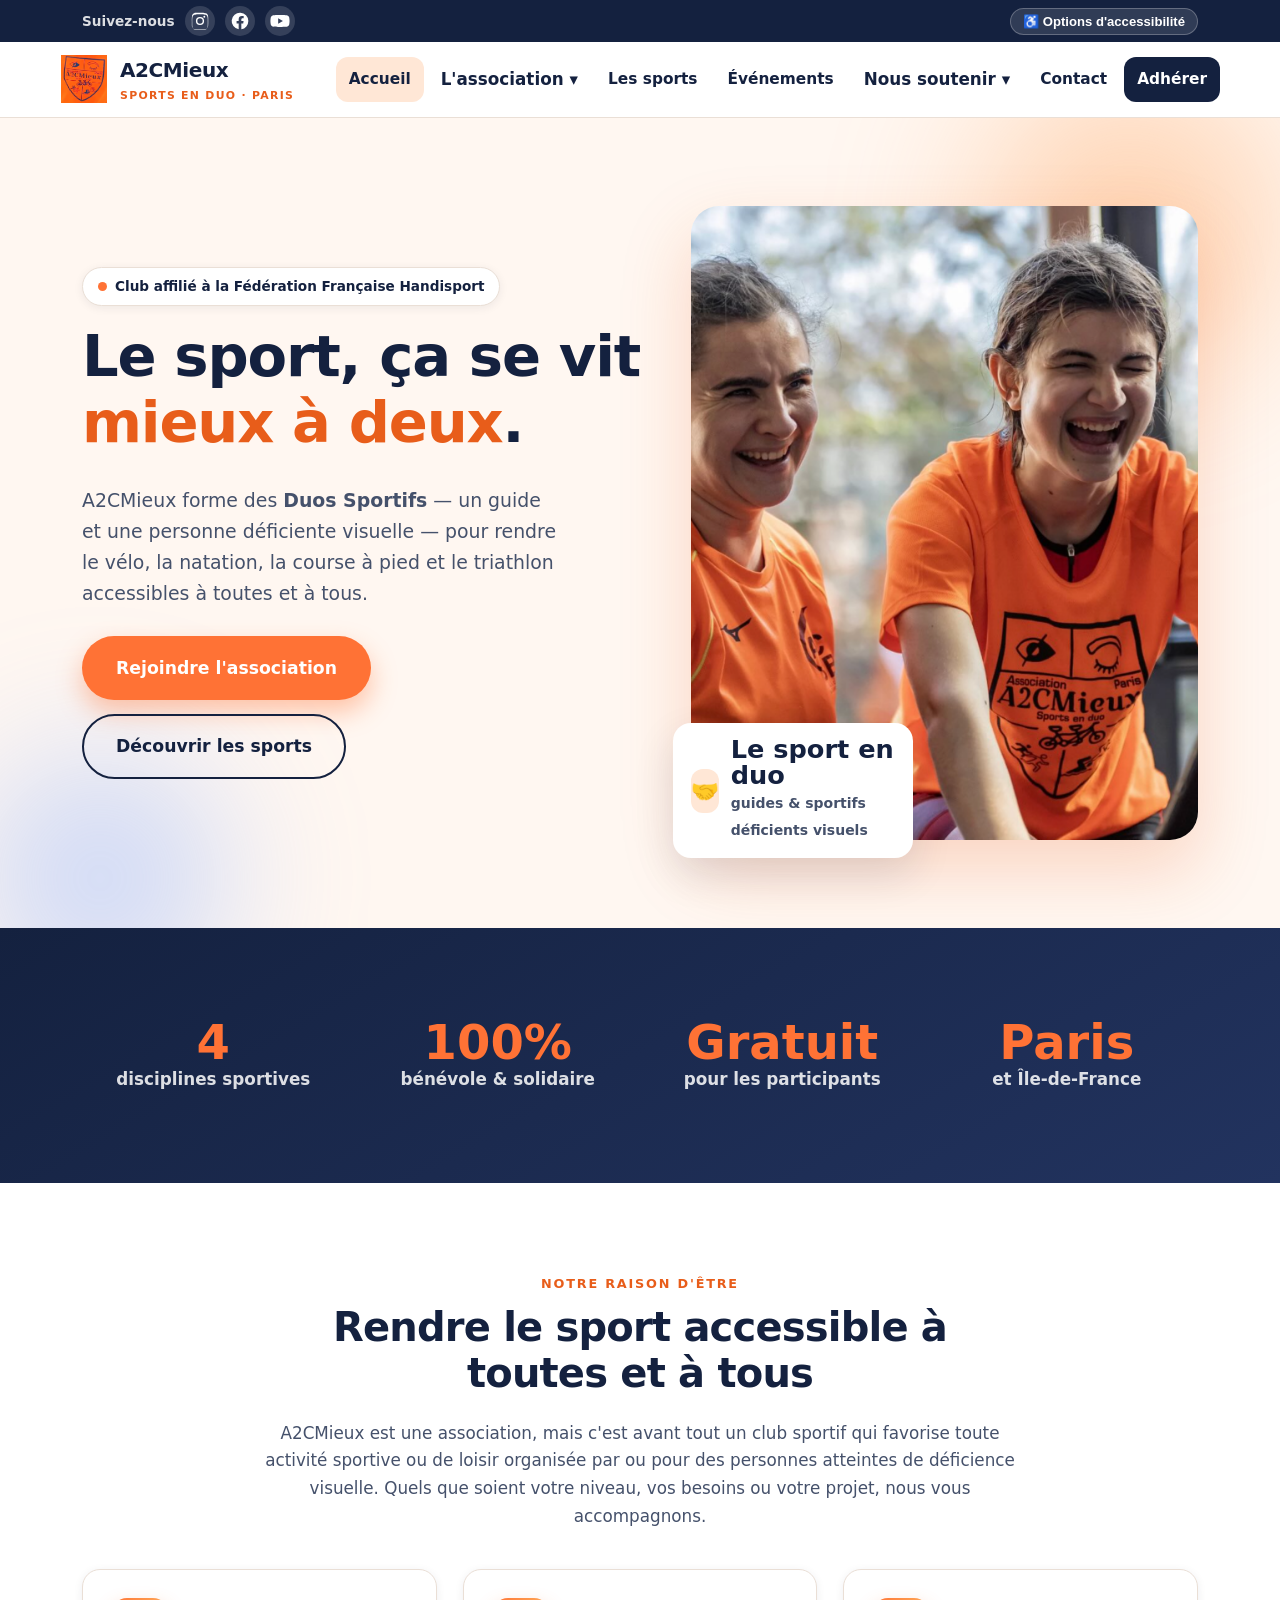
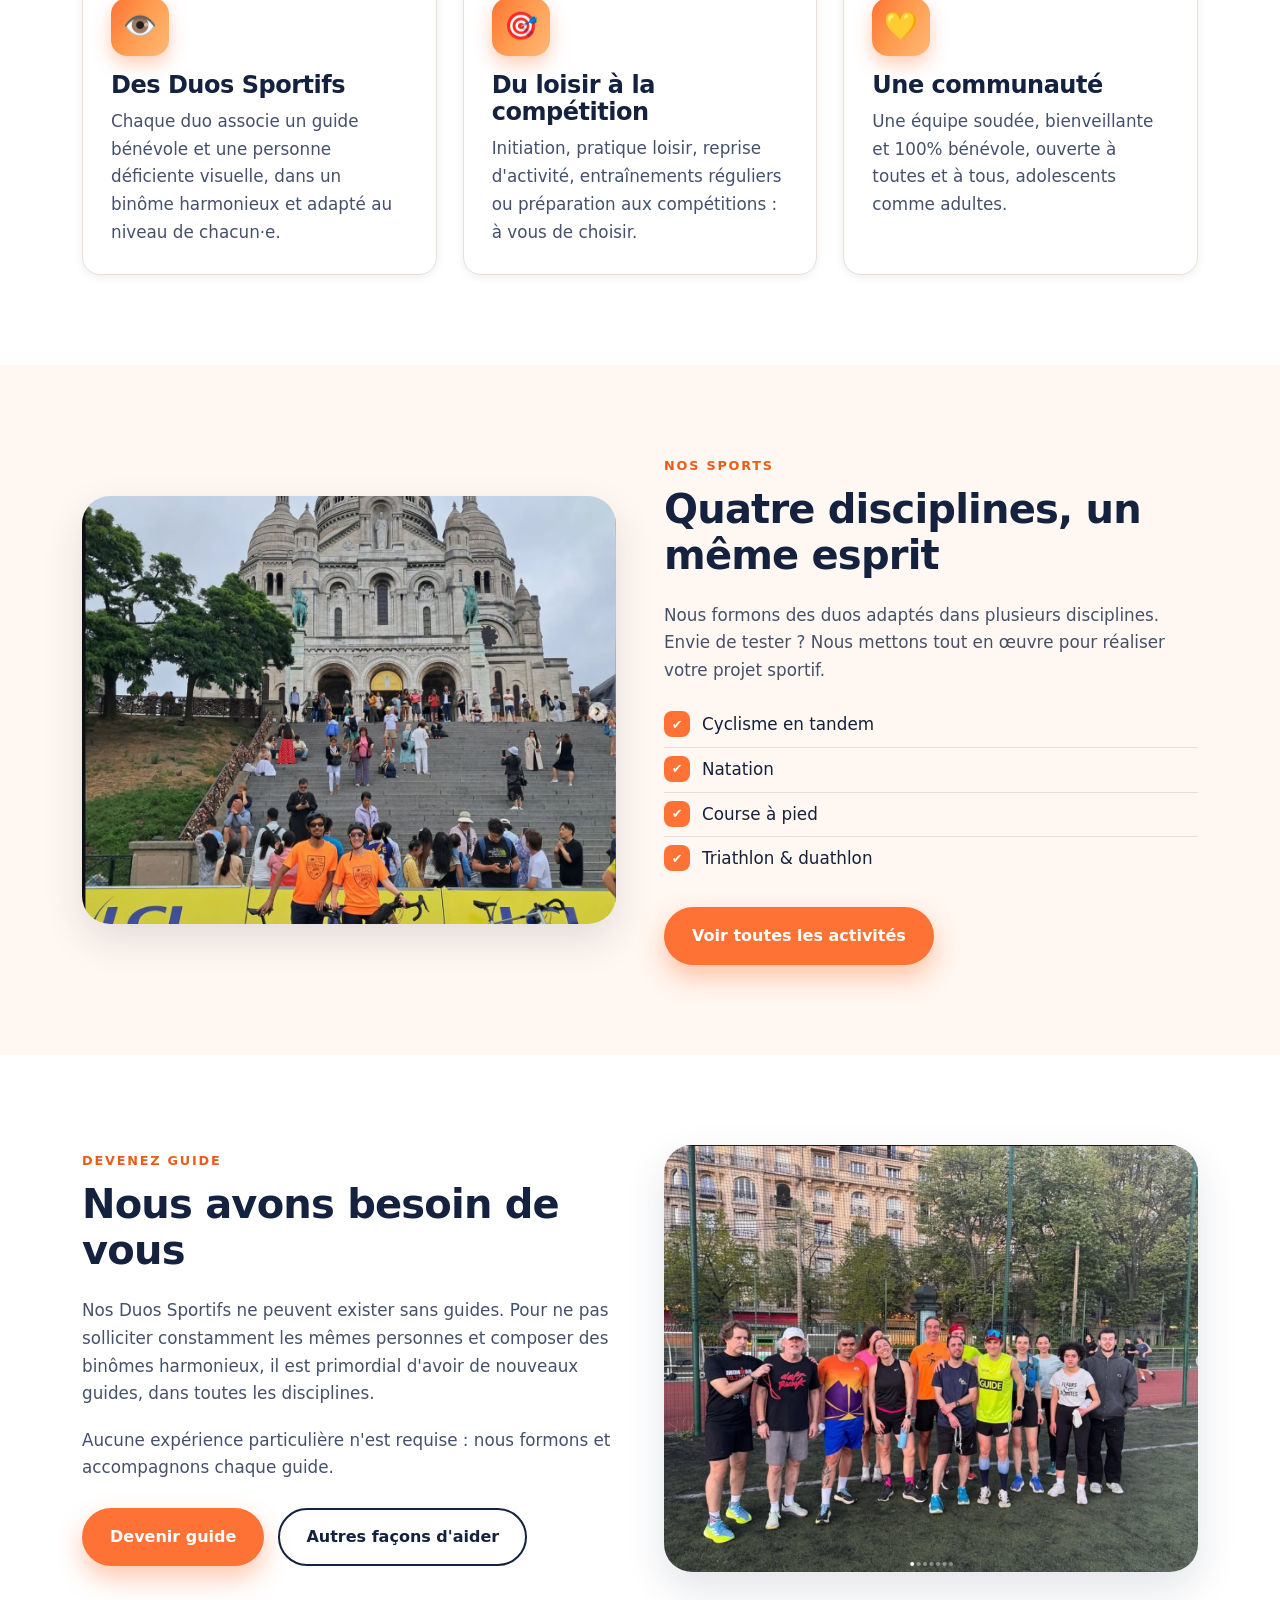
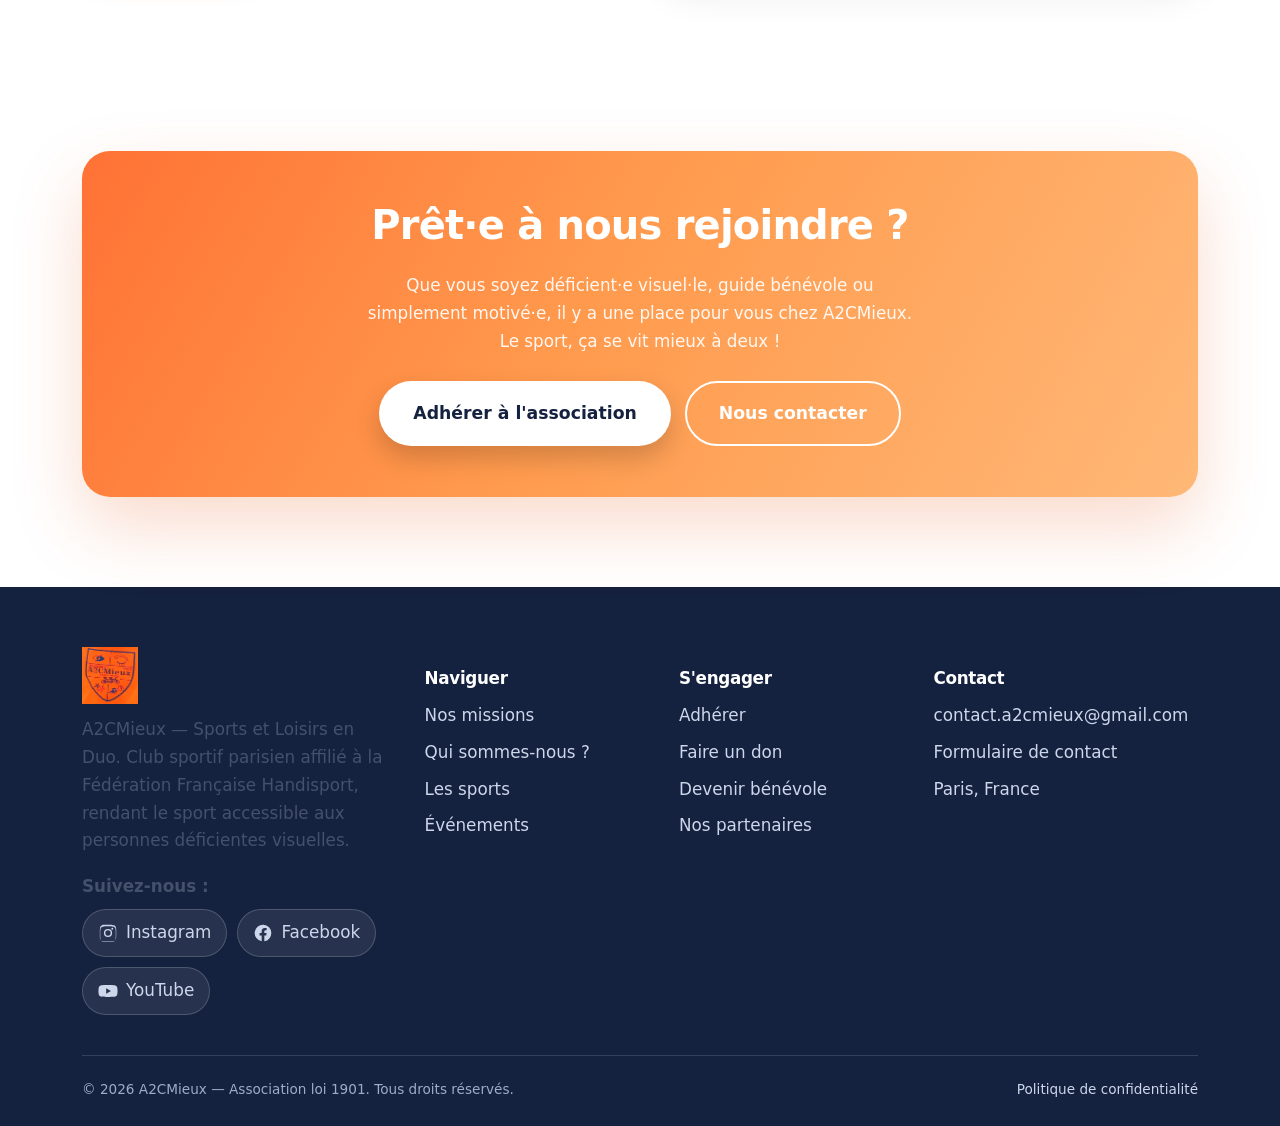
==== commit 502e5728: "Vélo tandem: photo tandem groupe; retrait de la stat non vérifiée sur les adhérentes Co-authored-by:" ====
--- a/site/index.html
+++ b/site/index.html
@@ -82,7 +82,7 @@
           <img src="assets/img/gallery/photo-01.png" alt="Deux sportives de l'association A2CMieux, en maillot orange, souriant pendant une séance de vélo.">
           <div class="badge">
             <span class="ic" aria-hidden="true">🤝</span>
-            <span><b>+50%</b><small>d'adhérentes femmes</small></span>
+            <span><b>Le sport en duo</b><small>guides &amp; sportifs déficients visuels</small></span>
           </div>
         </div>
       </div>
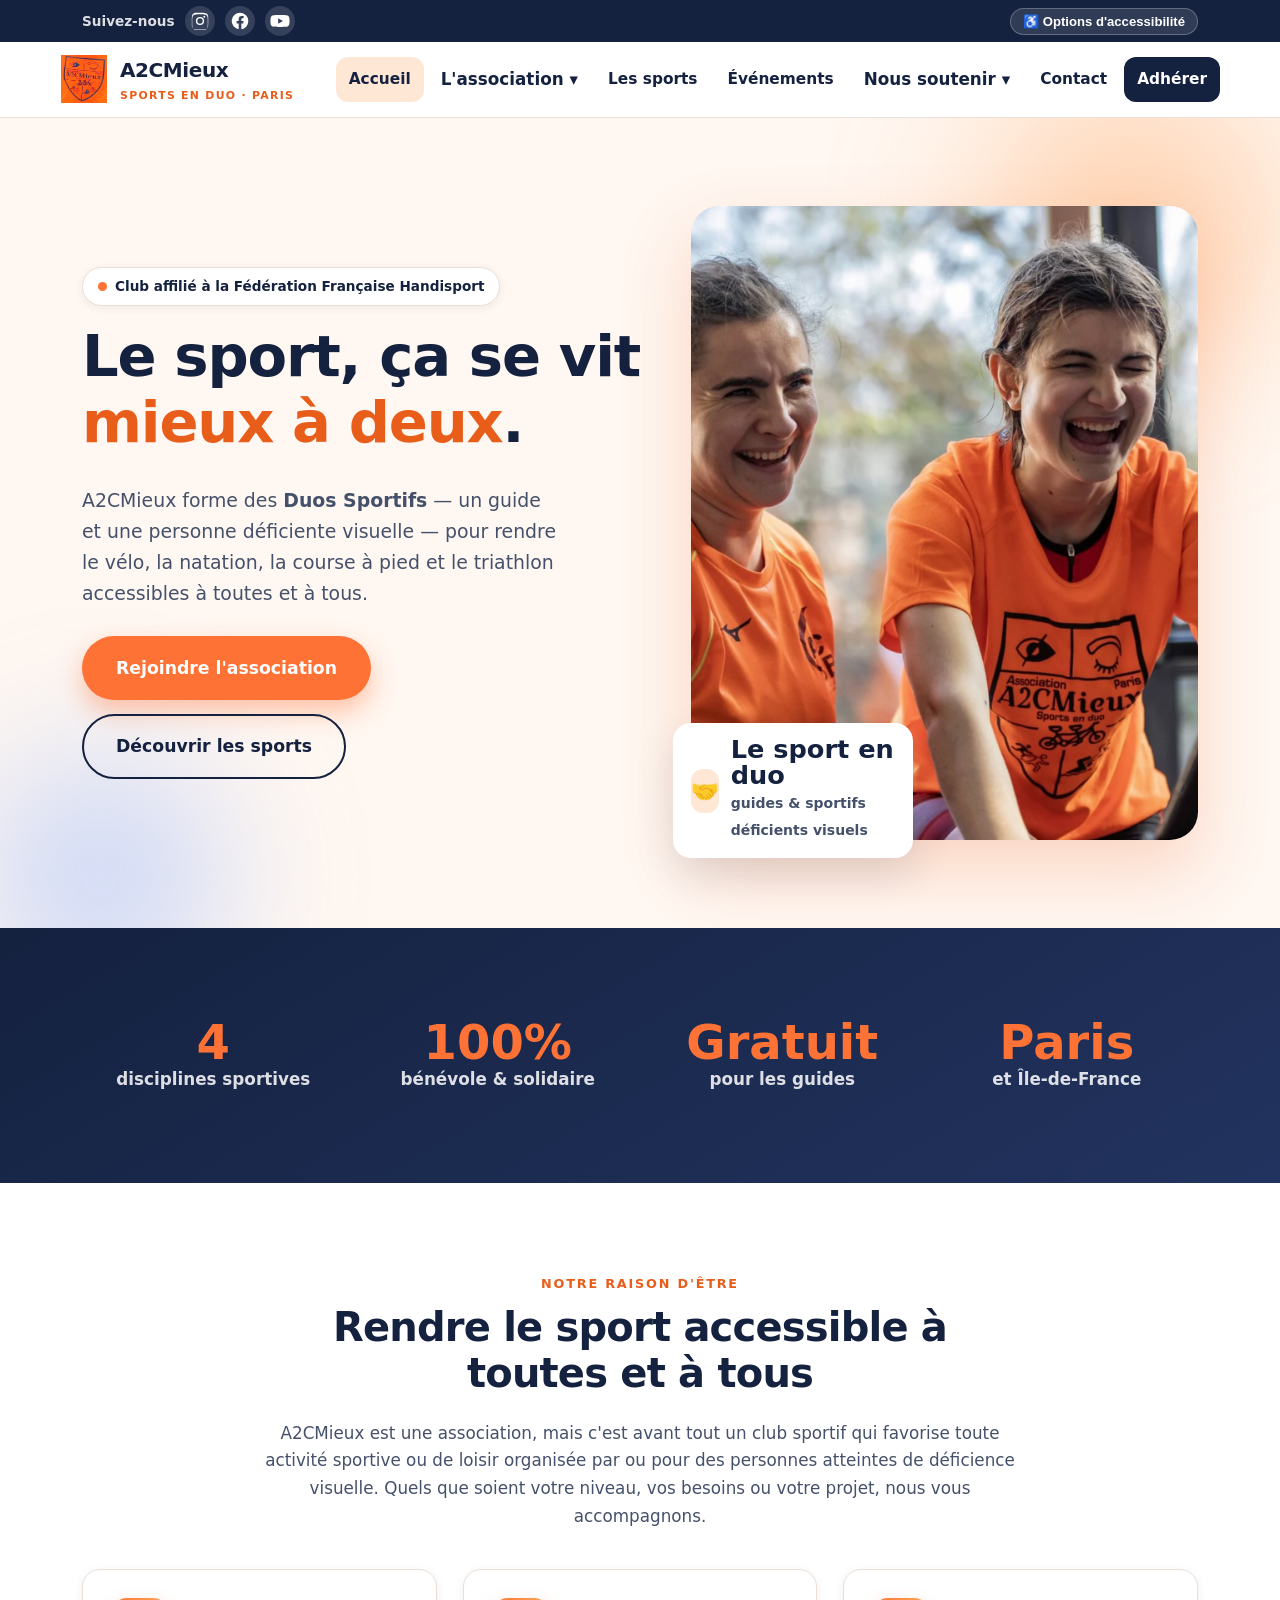
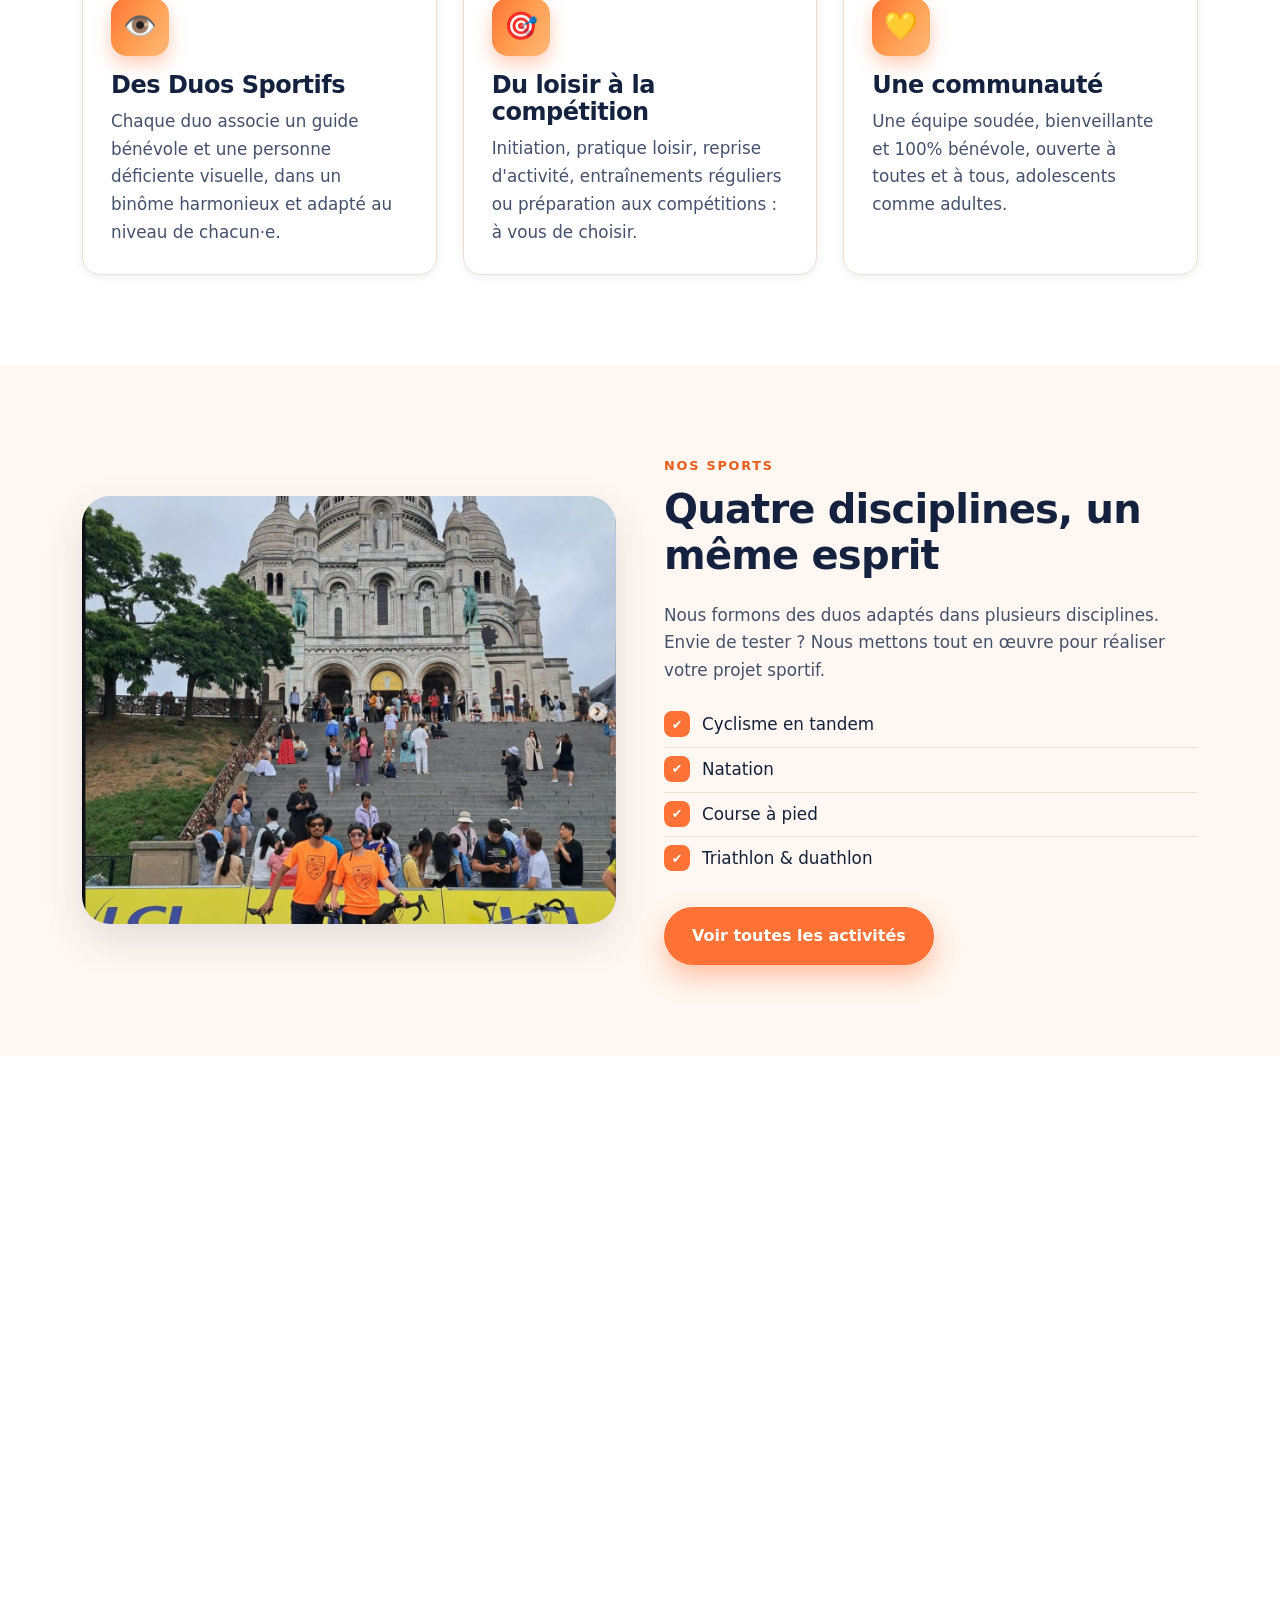
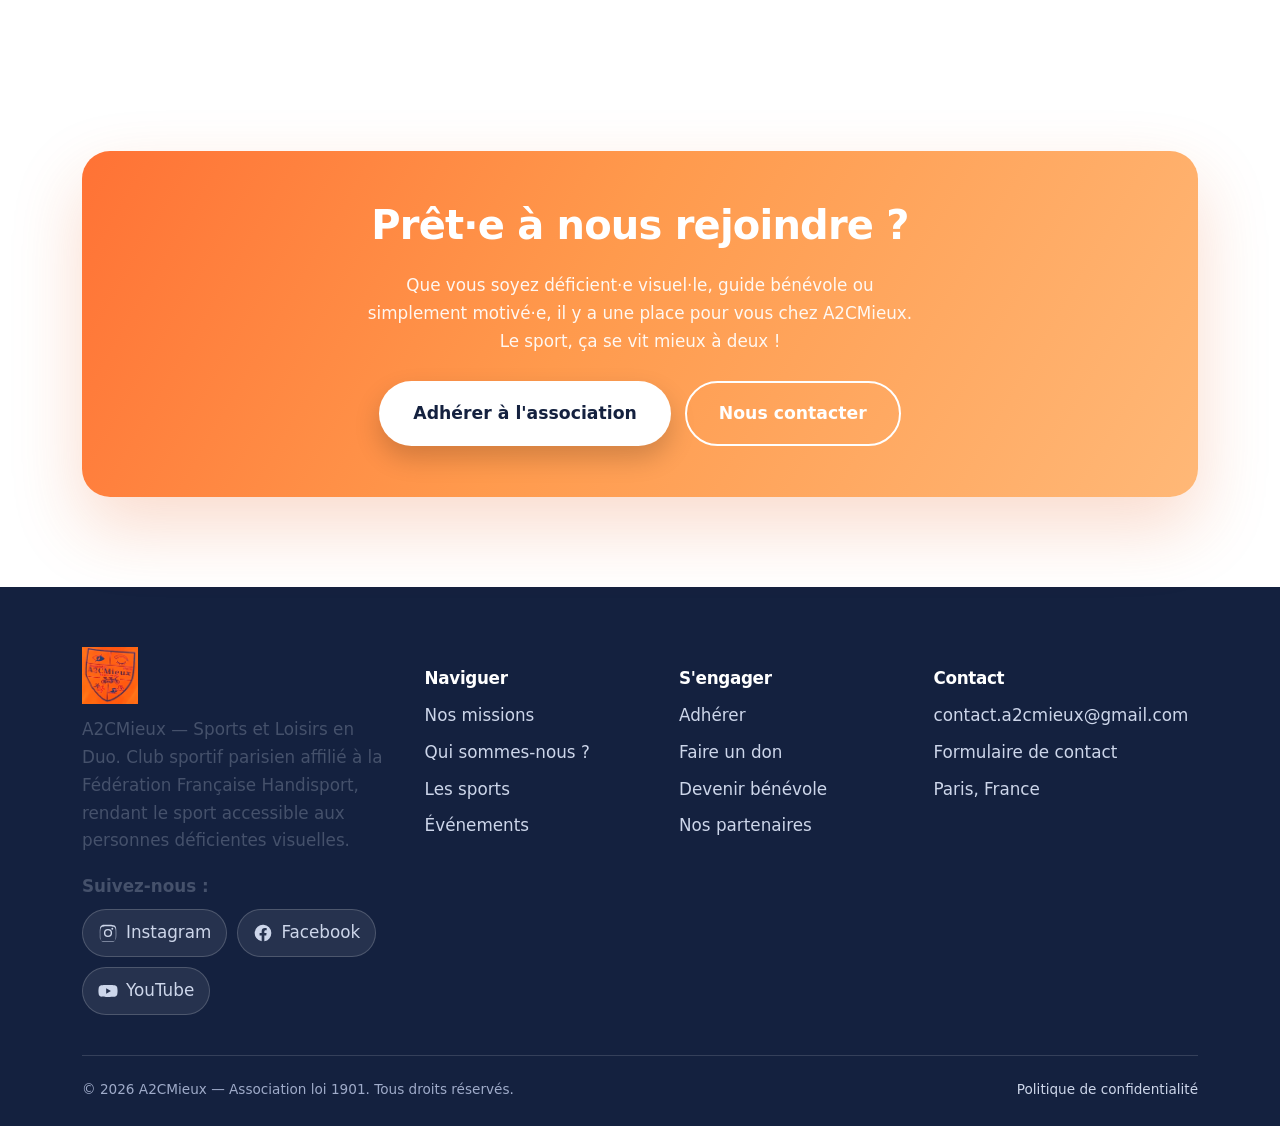
==== commit 5f93e09d: "Remplacer "participants" par "guides" dans les textes de gratuité Co-Authored-By: Claude Sonnet 4.6 " ====
--- a/site/index.html
+++ b/site/index.html
@@ -93,7 +93,7 @@
         <div class="stat-grid reveal">
           <div class="stat"><b>4</b><span>disciplines sportives</span></div>
           <div class="stat"><b>100%</b><span>bénévole &amp; solidaire</span></div>
-          <div class="stat"><b>Gratuit</b><span>pour les participants</span></div>
+          <div class="stat"><b>Gratuit</b><span>pour les guides</span></div>
           <div class="stat"><b>Paris</b><span>et Île-de-France</span></div>
         </div>
       </div>
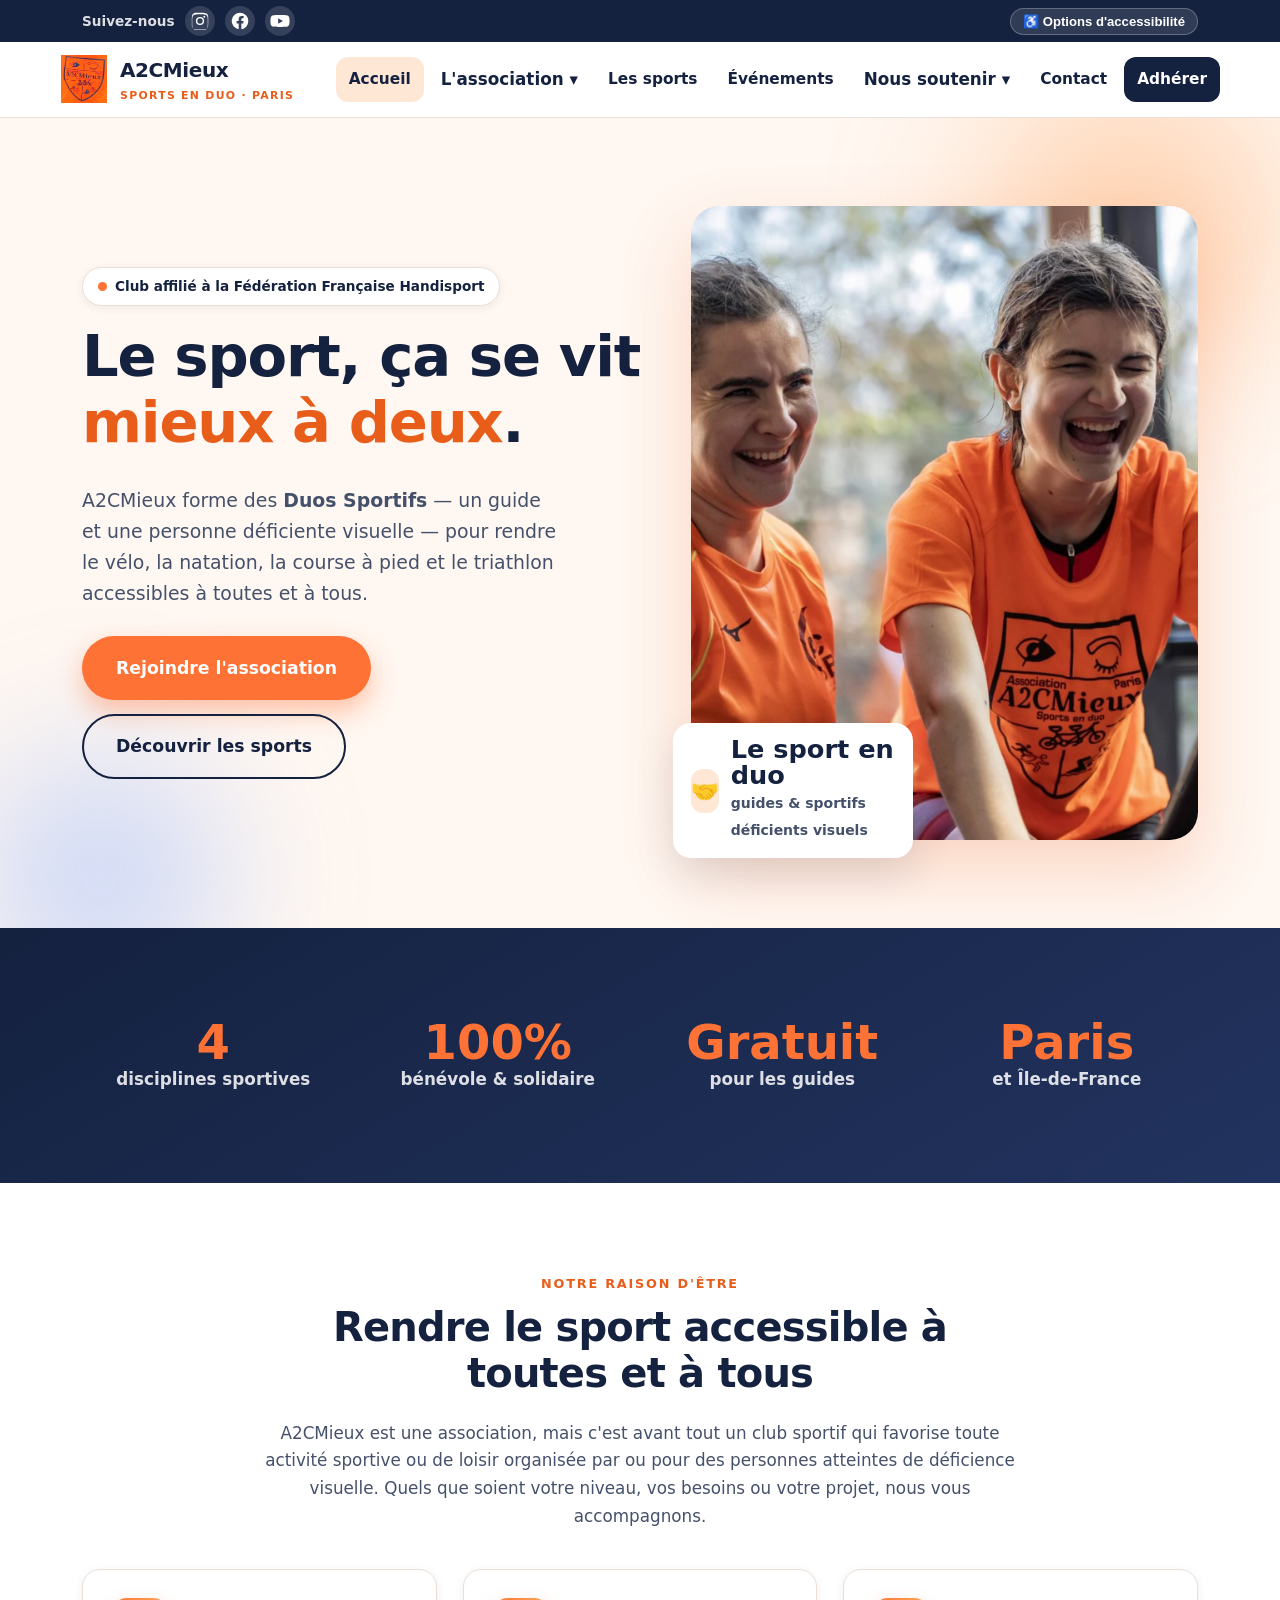
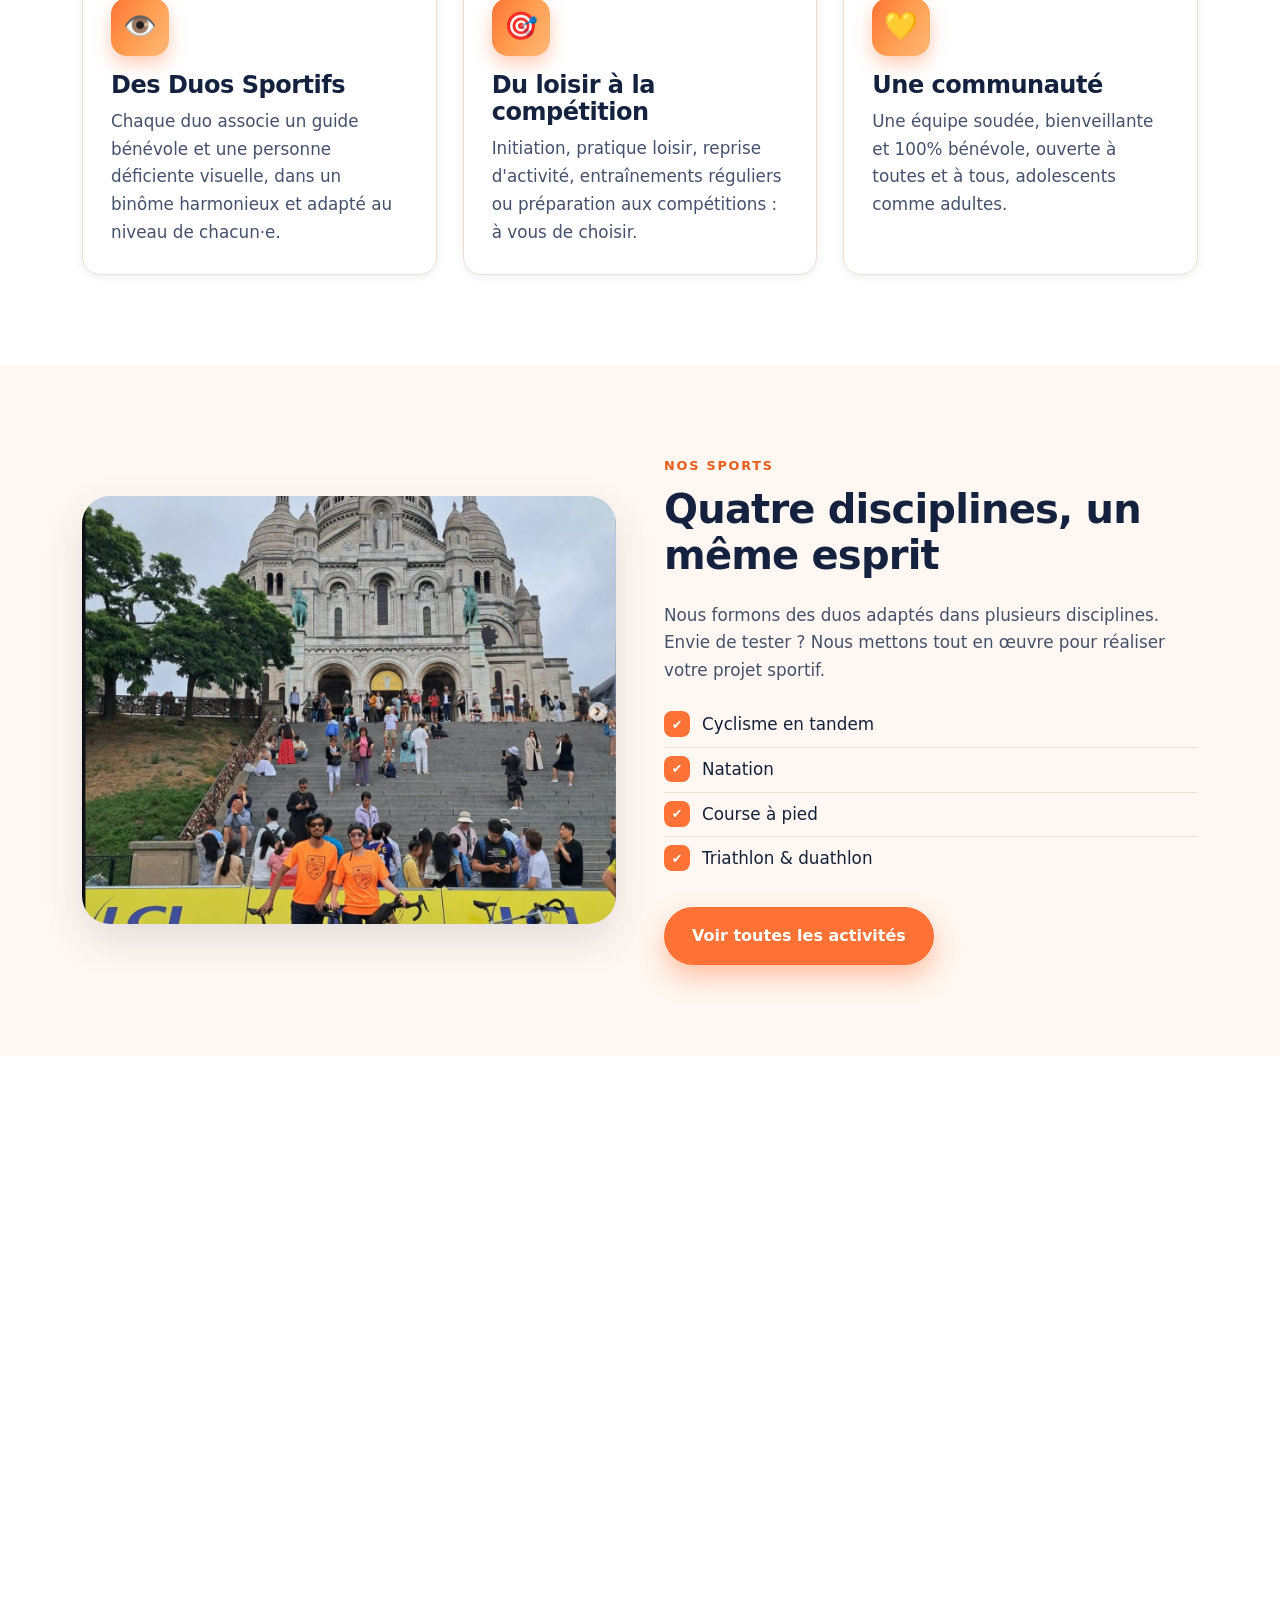
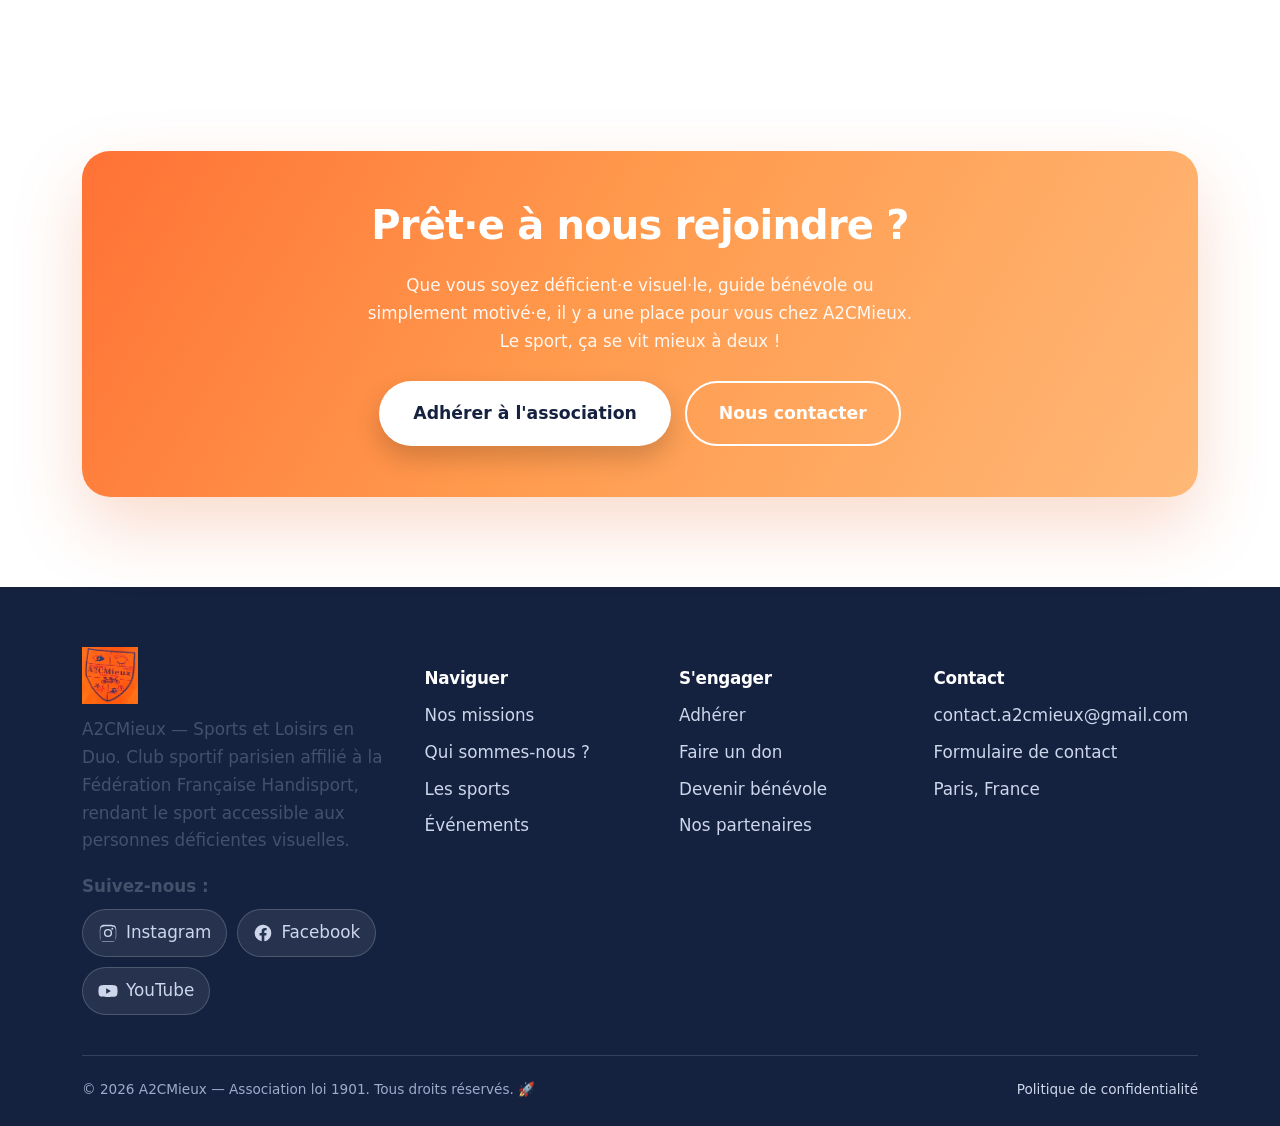
==== commit 0db3dd19: "Test déploiement FTP — marqueur footer Co-Authored-By: Claude Sonnet 4.6 <noreply@anthropic.com>" ====
--- a/site/index.html
+++ b/site/index.html
@@ -9,7 +9,9 @@
   <meta property="og:description" content="A2CMieux, club sportif parisien affilié à la Fédération Française Handisport, rend le sport accessible aux personnes déficientes visuelles grâce à des Duos Sportifs guide + sportif.">
   <meta property="og:type" content="website">
   <meta name="theme-color" content="#FF7235">
-  <link rel="icon" href="assets/img/logo.png">
+  <link rel="icon" type="image/x-icon" href="assets/img/favicon.ico">
+  <link rel="icon" type="image/png" sizes="192x192" href="assets/img/favicon-192.png">
+  <link rel="apple-touch-icon" href="assets/img/apple-touch-icon.png">
   <link rel="stylesheet" href="assets/css/style.css">
 </head>
 <body>
@@ -217,7 +219,7 @@
         </div>
       </div>
       <div class="footer-bottom">
-        <span>© <span id="year">2026</span> A2CMieux — Association loi 1901. Tous droits réservés.</span>
+        <span>© <span id="year">2026</span> A2CMieux — Association loi 1901. Tous droits réservés. 🚀</span>
         <span><a href="politique-de-confidentialite.html">Politique de confidentialité</a></span>
       </div>
     </div>
--- a/site/assets/css/style.css
+++ b/site/assets/css/style.css
@@ -53,7 +53,7 @@
 
 /* ---------- Base ---------- */
 * { box-sizing: border-box; }
-html { scroll-behavior: smooth; -webkit-text-size-adjust: 100%; }
+html { scroll-behavior: smooth; -webkit-text-size-adjust: 100%; overflow-x: hidden; }
 @media (prefers-reduced-motion: reduce) {
   html { scroll-behavior: auto; }
   *, *::before, *::after { animation-duration: .001ms !important; transition-duration: .001ms !important; }
@@ -66,7 +66,6 @@
   background: var(--bg);
   line-height: 1.65;
   font-size: 1.05rem;
-  overflow-x: hidden;
 }
 
 h1, h2, h3, h4 { font-family: var(--font); color: var(--navy); line-height: 1.15; font-weight: 800; letter-spacing: -.02em; }
@@ -262,13 +261,13 @@
 
 @media (max-width: 960px) {
   .nav-toggle { display: inline-flex; }
+  .nav { flex-wrap: wrap; }
   .menu {
-    position: fixed; inset: 0 0 0 auto; width: min(86vw, 360px);
-    flex-direction: column; align-items: stretch; gap: 4px;
-    background: #fff; padding: 84px 18px 30px; box-shadow: var(--shadow);
-    transform: translateX(100%); transition: transform .28s ease; overflow-y: auto;
+    display: none; width: 100%;
+    flex-direction: column; align-items: stretch; gap: 2px;
+    padding: 8px 0 14px; border-top: 1px solid var(--border);
   }
-  .menu.open { transform: translateX(0); }
+  .menu.open { display: flex; }
   .menu .has-sub > button { width: 100%; justify-content: space-between; }
   .submenu { position: static; display: block; box-shadow: none; border: 0; padding: 0 0 0 12px; }
   .menu .has-sub .submenu { display: none; }
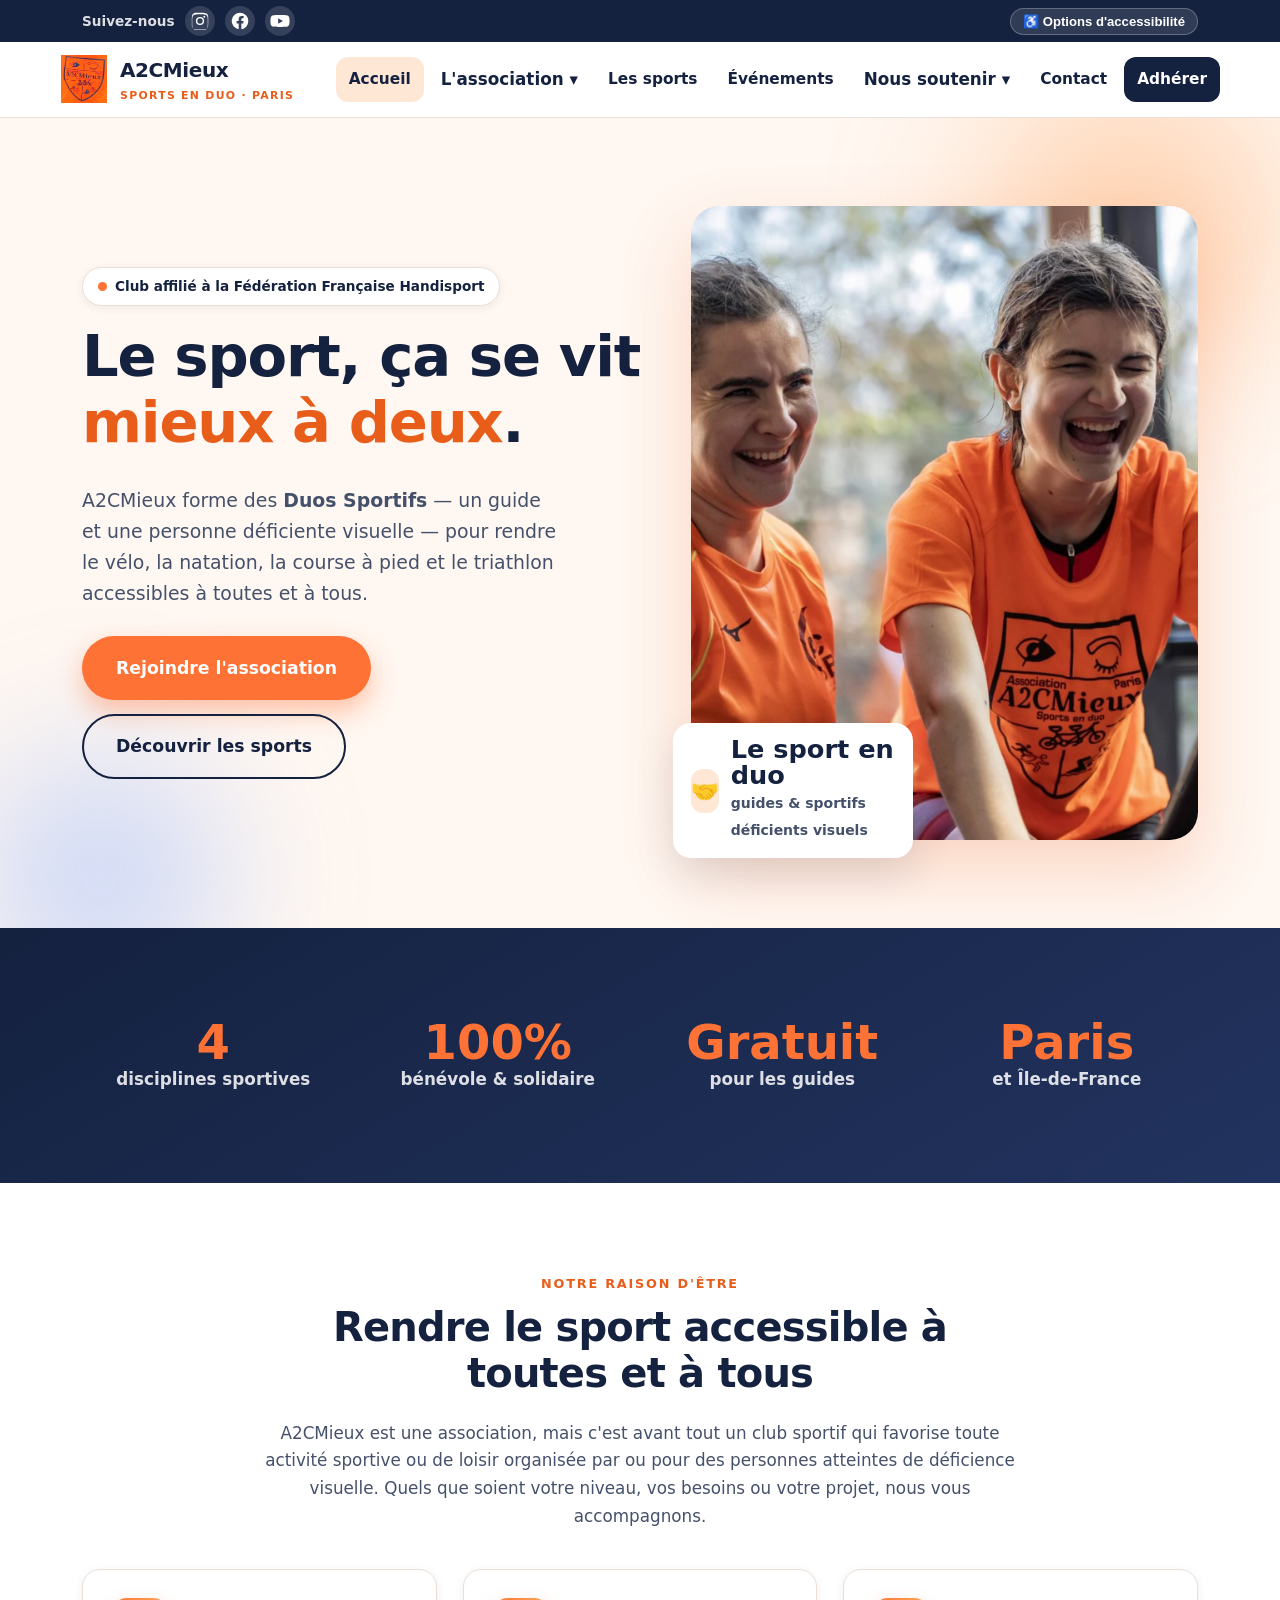
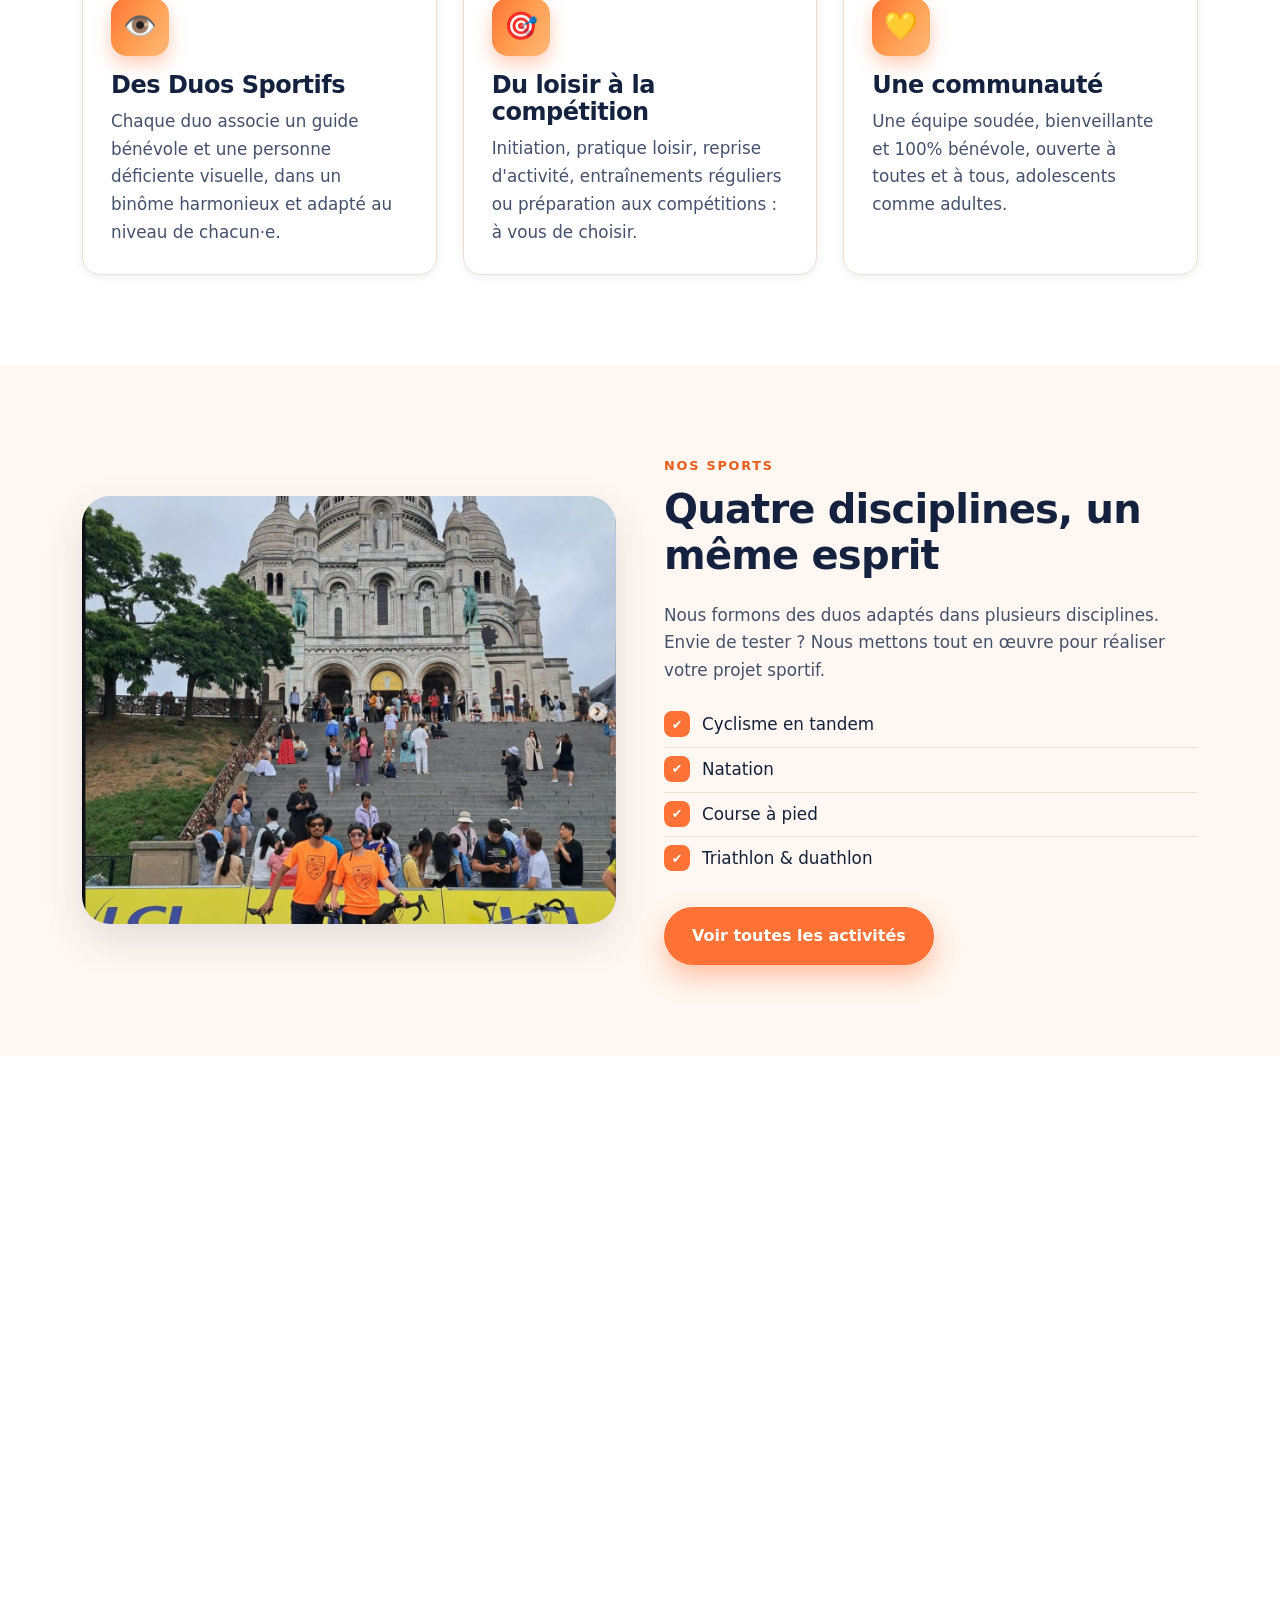
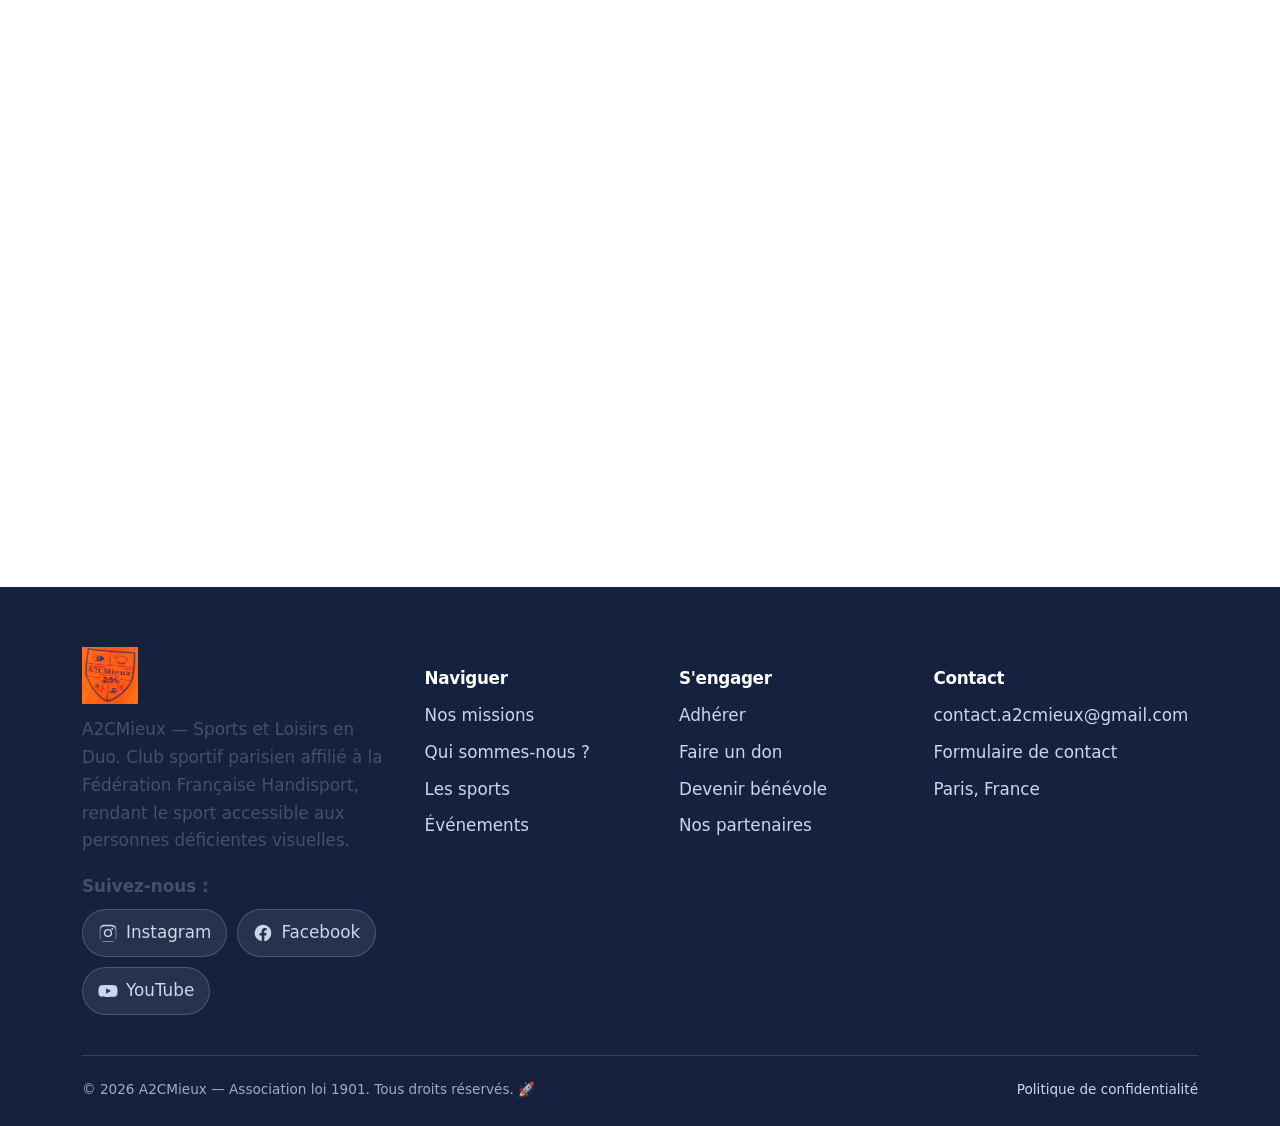
==== commit bde7b44e: "Ajout Google Analytics (G-MGCTTY5V6H) sur toutes les pages Co-Authored-By: Claude Sonnet 4.6 <norepl" ====
--- a/site/index.html
+++ b/site/index.html
@@ -1,6 +1,14 @@
 <!DOCTYPE html>
 <html lang="fr">
 <head>
+  <!-- Google tag (gtag.js) -->
+  <script async src="https://www.googletagmanager.com/gtag/js?id=G-MGCTTY5V6H"></script>
+  <script>
+    window.dataLayer = window.dataLayer || [];
+    function gtag(){dataLayer.push(arguments);}
+    gtag('js', new Date());
+    gtag('config', 'G-MGCTTY5V6H');
+  </script>
   <meta charset="UTF-8">
   <meta name="viewport" content="width=device-width, initial-scale=1">
   <title>A2CMieux — Sports et Loisirs en Duo</title>
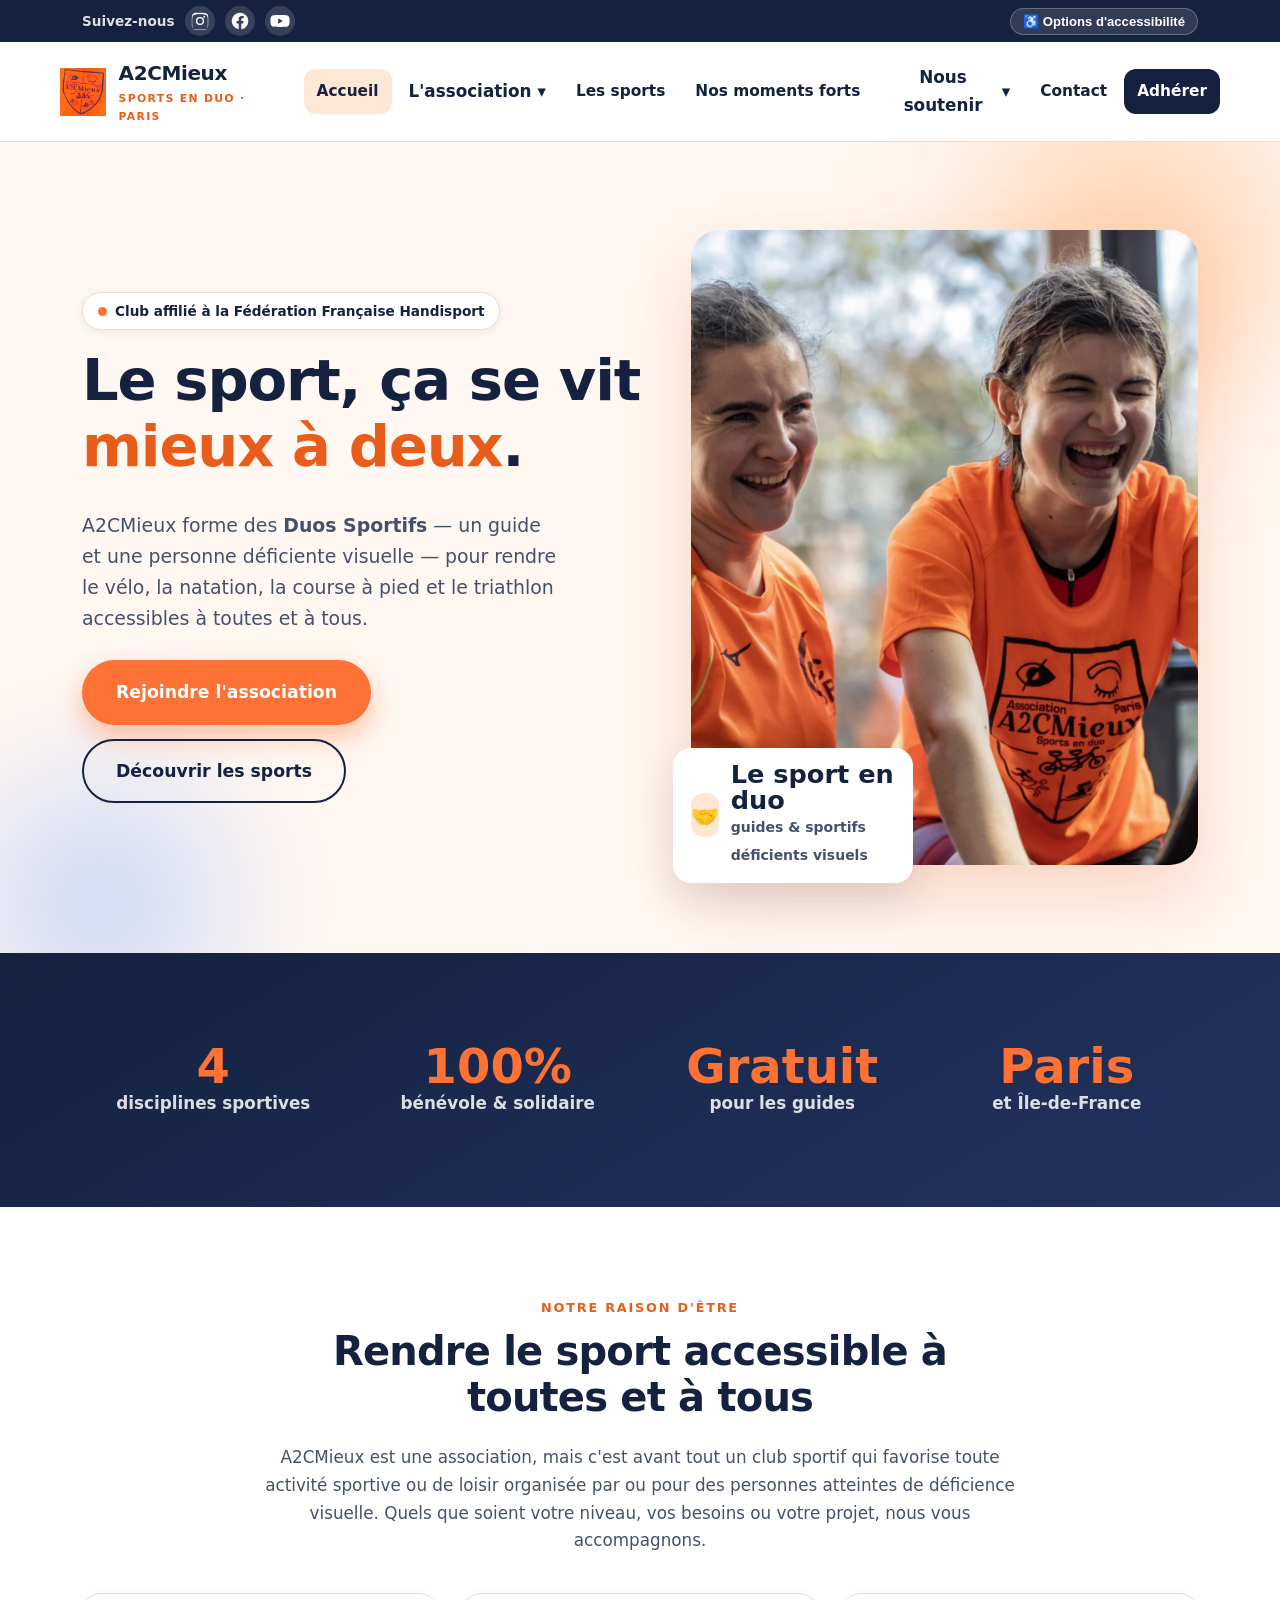
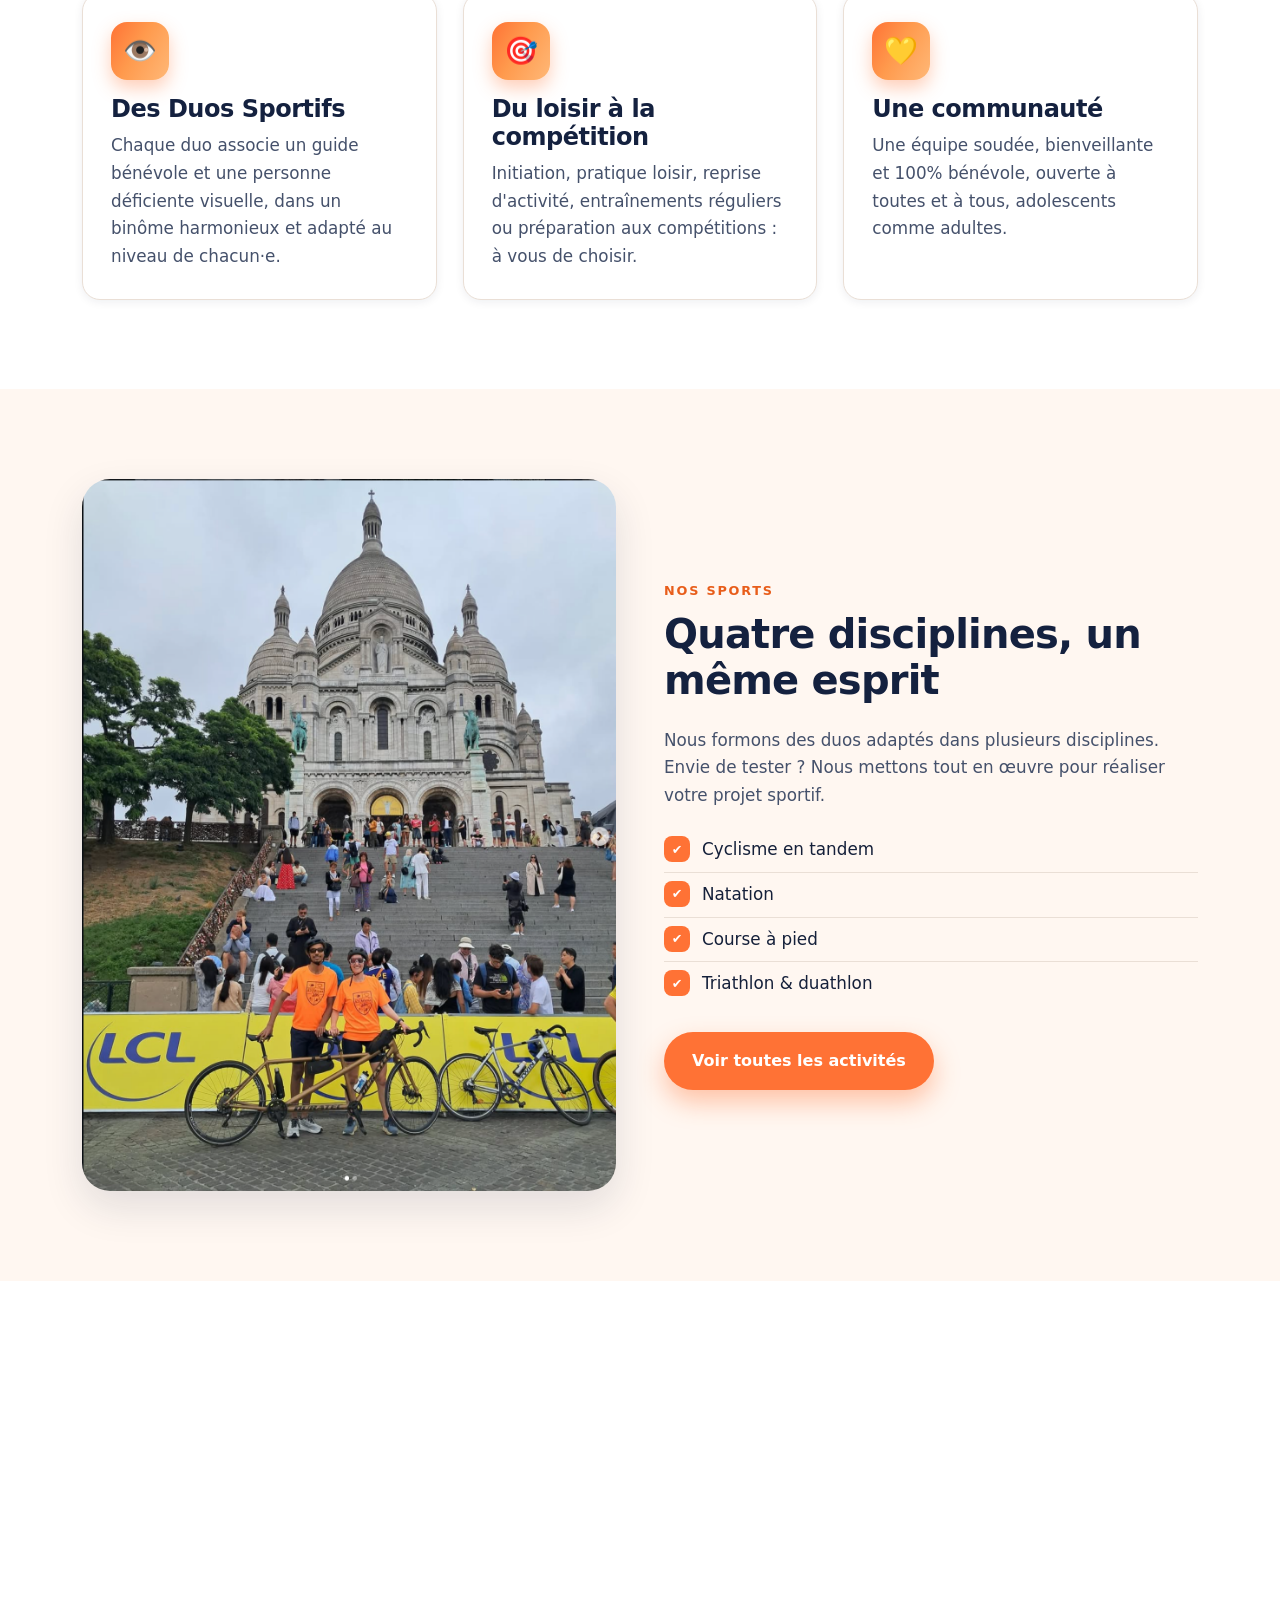
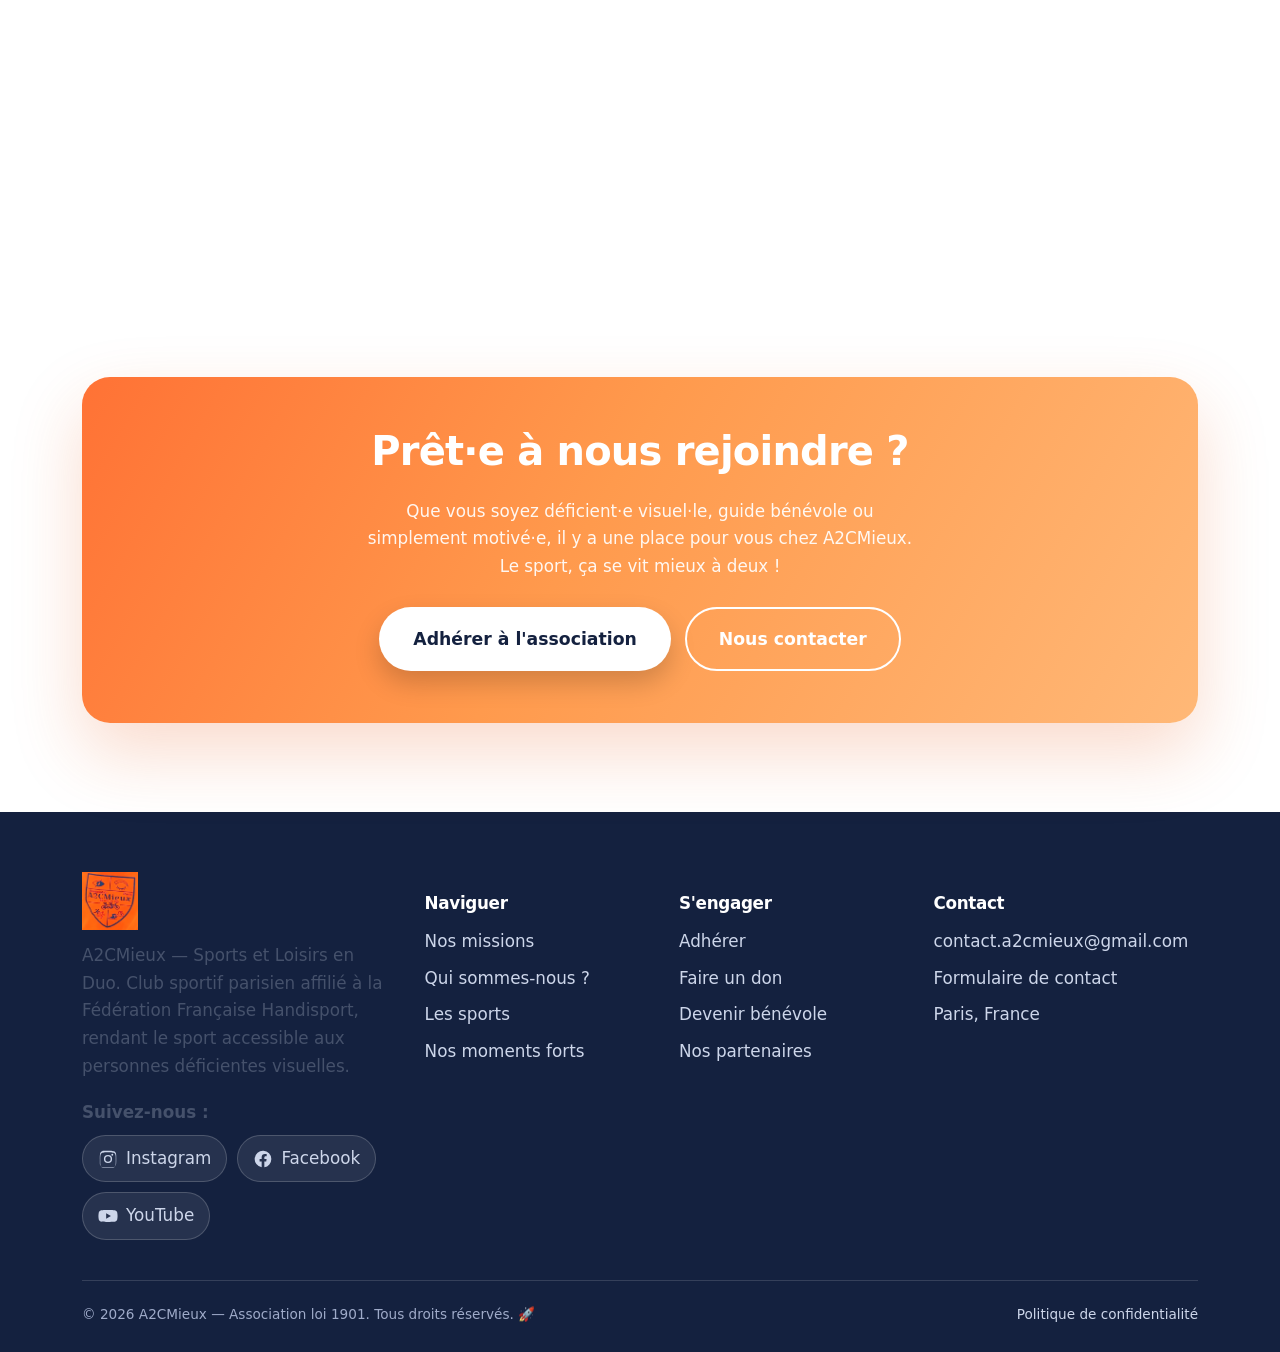
==== commit d934a681: "Refonte contenu : photos, titres, renommage page événements - Photos plus hautes (ratio 3/4) sur "Qu" ====
--- a/site/index.html
+++ b/site/index.html
@@ -68,7 +68,7 @@
         <li><a href="index.html" aria-current="page">Accueil</a></li>
         <li class="has-sub" data-open="false"><button type="button" aria-expanded="false" aria-haspopup="true">L'association <span aria-hidden="true">▾</span></button><ul class="submenu"><li><a href="nos-missions.html">Nos missions</a></li><li><a href="qui-sommes-nous.html">Qui sommes-nous ?</a></li><li><a href="nos-partenaires.html">Nos partenaires</a></li></ul></li>
         <li><a href="les-sports.html">Les sports</a></li>
-        <li><a href="les-evenements.html">Événements</a></li>
+        <li><a href="nos-moments-forts.html">Nos moments forts</a></li>
         <li class="has-sub" data-open="false"><button type="button" aria-expanded="false" aria-haspopup="true">Nous soutenir <span aria-hidden="true">▾</span></button><ul class="submenu"><li><a href="adhesions.html">Adhésions</a></li><li><a href="faire-un-don.html">Faire un don</a></li><li><a href="devenir-benevole.html">Devenir bénévole</a></li></ul></li>
         <li><a href="contact.html">Contact</a></li>
         <li><a class="btn-nav" href="adhesions.html">Adhérer</a></li>
@@ -139,7 +139,7 @@
     <section class="section section--alt">
       <div class="container">
         <div class="split reveal">
-          <div class="split-media"><img src="assets/img/gallery/photo-08.png" alt="Un duo de cyclistes A2CMieux posant avec leur tandem devant la basilique du Sacré-Cœur à Paris."></div>
+          <div class="split-media split-media--tall"><img src="assets/img/gallery/photo-08.png" alt="Un duo de cyclistes A2CMieux posant avec leur tandem devant la basilique du Sacré-Cœur à Paris."></div>
           <div>
             <p class="tag-line">Nos sports</p>
             <h2>Quatre disciplines, un même esprit</h2>
@@ -161,7 +161,7 @@
     <section class="section">
       <div class="container">
         <div class="split reverse reveal">
-          <div class="split-media"><img src="assets/img/gallery/photo-15.png" alt="Groupe de coureurs et de guides A2CMieux réunis sur une piste d'athlétisme à Paris."></div>
+          <div class="split-media"><img src="assets/img/gallery/big-groupe-a2cmieux.jpg" alt="Grand groupe de membres A2CMieux réunis ensemble."></div>
           <div>
             <p class="tag-line">Devenez guide</p>
             <h2>Nous avons besoin de vous</h2>
@@ -205,7 +205,7 @@
             <li><a href="nos-missions.html">Nos missions</a></li>
             <li><a href="qui-sommes-nous.html">Qui sommes-nous ?</a></li>
             <li><a href="les-sports.html">Les sports</a></li>
-            <li><a href="les-evenements.html">Événements</a></li>
+            <li><a href="nos-moments-forts.html">Nos moments forts</a></li>
           </ul>
         </div>
         <div>
--- a/site/assets/css/style.css
+++ b/site/assets/css/style.css
@@ -363,6 +363,7 @@
 /* ---------- Section image + texte ---------- */
 .split { display: grid; grid-template-columns: 1fr 1fr; gap: 48px; align-items: center; }
 .split img { border-radius: var(--radius-lg); box-shadow: var(--shadow); width: 100%; aspect-ratio: 5/4; object-fit: cover; }
+.split-media--tall img { aspect-ratio: 3/4; }
 .split.reverse .split-media { order: 2; }
 @media (max-width: 820px){ .split { grid-template-columns: 1fr; gap: 30px; } .split.reverse .split-media { order: 0; } }
 
